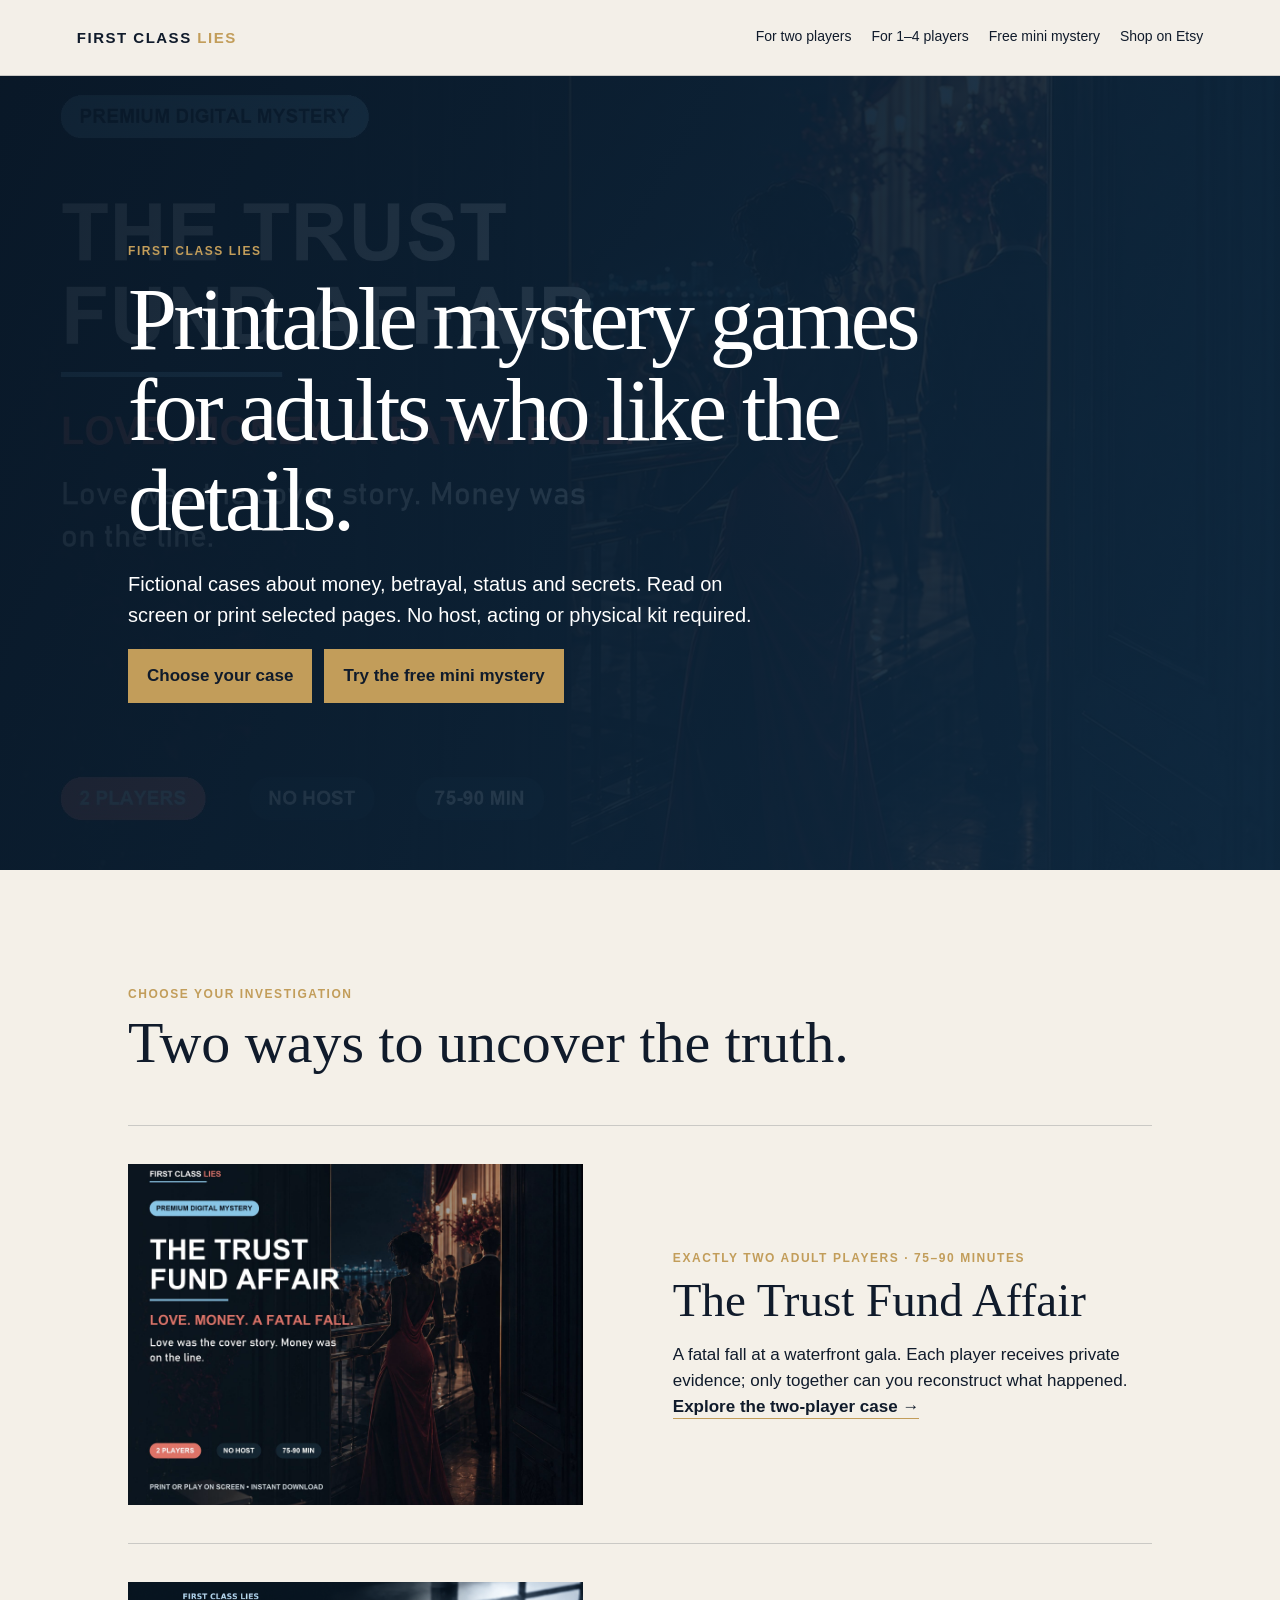
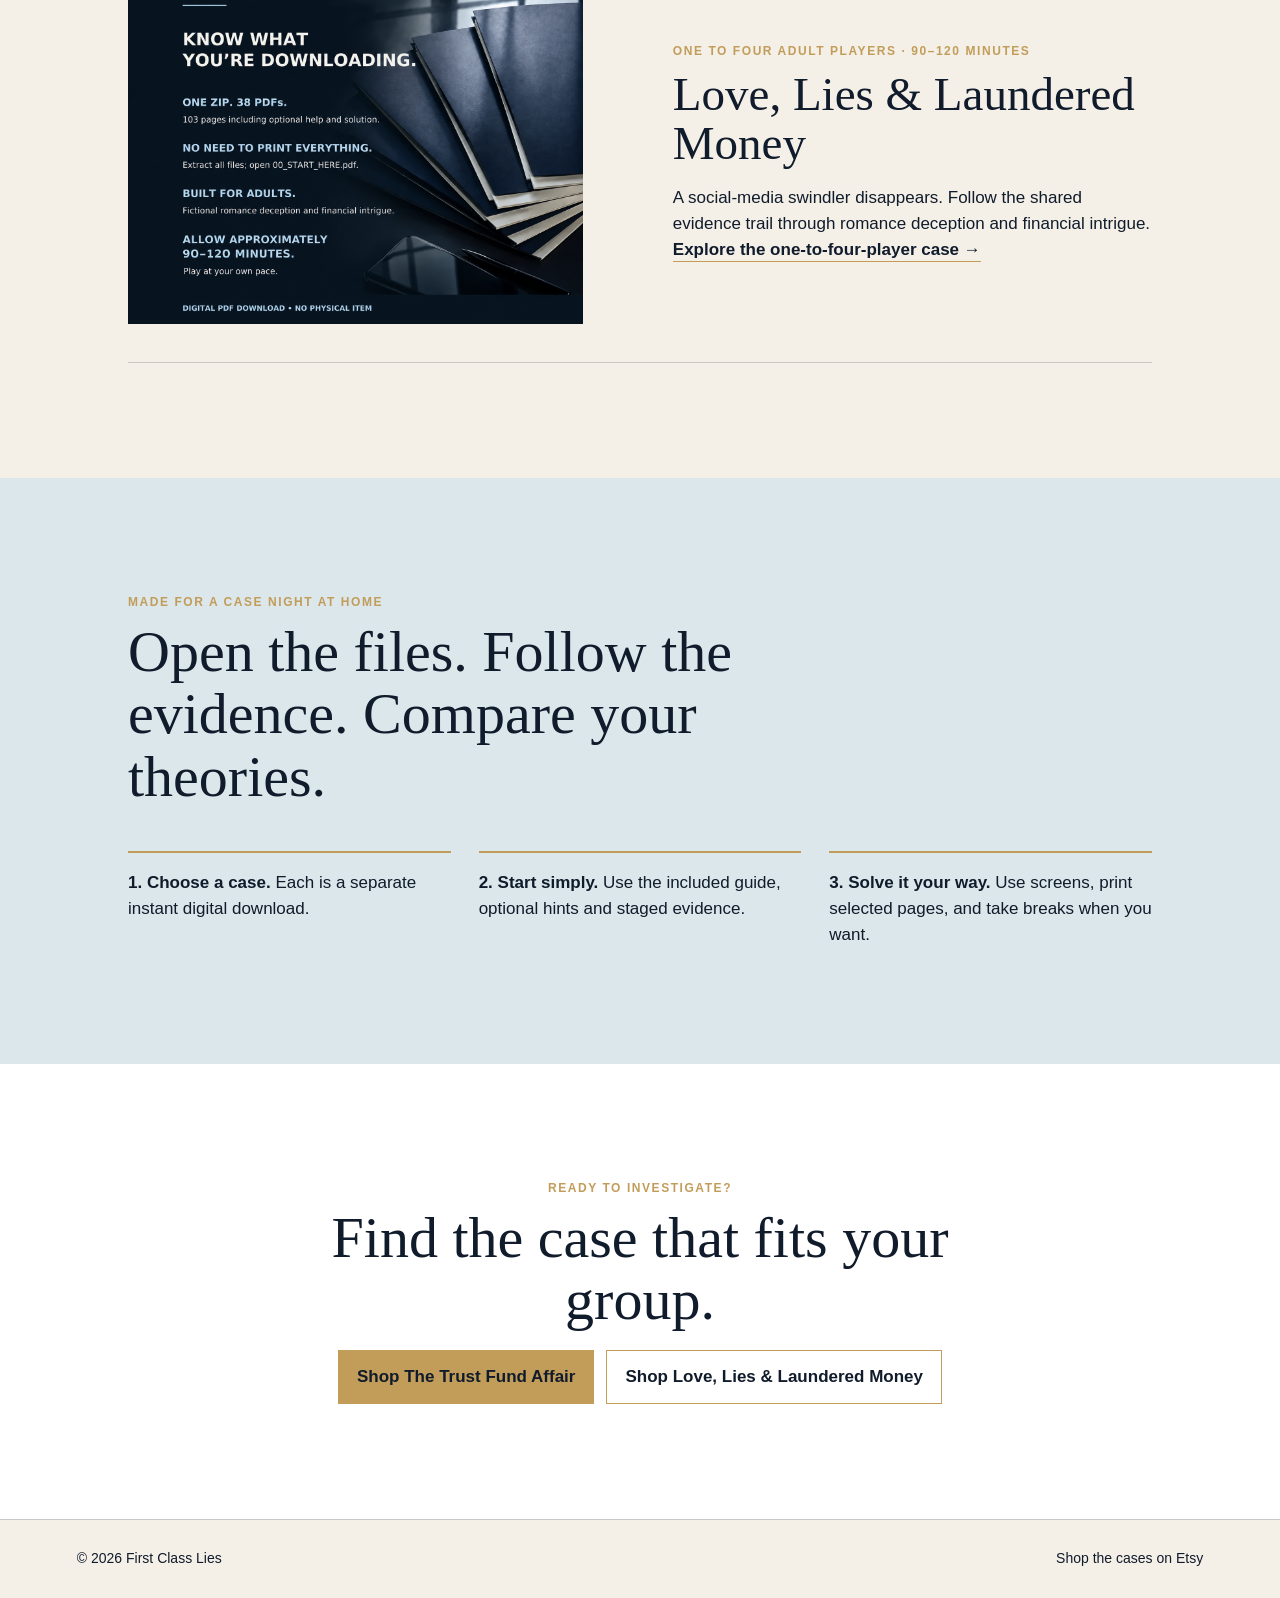
==== index.html @ 3f3a8dbf "Add social sharing previews" ====
<!DOCTYPE html><html lang="en"><head><meta charSet="utf-8"/><meta name="viewport" content="width=device-width, initial-scale=1"/><link rel="preload" href="/trust-fund-case.jpg" as="image"/><link rel="preload" href="/love-lies-case.png" as="image"/><link rel="stylesheet" href="/_next/static/css/index.NVfWSIfI.css" data-rsc-css-href="/_next/static/css/index.NVfWSIfI.css" data-precedence="vite-rsc/importer-resources"/><link rel="modulepreload" fetchPriority="low" href="/_next/static/chunks/index-NdQ6MuI1.js"/><script src="/_next/static/chunks/rolldown-runtime-C60lm6uB.js" type="module" async=""></script><script src="/_next/static/chunks/framework-D_rUT4EX.js" type="module" async=""></script><script src="/_next/static/chunks/app-elements-H_Dr48wG.js" type="module" async=""></script><script src="/_next/static/chunks/hash-Cp347hhd.js" type="module" async=""></script><script src="/_next/static/chunks/record-uXSNv6cl.js" type="module" async=""></script><script src="/_next/static/chunks/app-rsc-cache-busting-BUVyYyug.js" type="module" async=""></script><script src="/_next/static/chunks/app-rsc-render-mode-CvTCGruk.js" type="module" async=""></script><script src="/_next/static/chunks/headers-C_MtfdF4.js" type="module" async=""></script><script src="/_next/static/chunks/protocol-headers-B9-bVeat.js" type="module" async=""></script><script src="/_next/static/chunks/deployment-id-DFhHa9wO.js" type="module" async=""></script><script src="/_next/static/chunks/navigation-errors-D5LMQqDL.js" type="module" async=""></script><link rel="modulepreload" href="/_next/static/chunks/layout-segment-context-DeT_7zuk.js" crossorigin=""/><link rel="modulepreload" href="/_next/static/chunks/link-DlNH0A8M.js" crossorigin=""/><link rel="modulepreload" href="/_next/static/chunks/app-route-prefetch-policy-LWGbC2KZ.js" crossorigin=""/><link rel="modulepreload" href="/_next/static/chunks/query-DDhZxhdQ.js" crossorigin=""/><title>First Class Lies | Printable Mystery Games for Adults</title><meta name="description" content="Premium printable mystery games for adults. Choose a two-player case or a shared mystery for one to four adults."/><meta name="p:domain_verify" content="605ce95a4108009ff75aaf8a3aedfe48"/><script>Object.assign(((self[Symbol.for("vinext.navigationRuntime")]??={bootstrap:{routeManifest:null},functions:{}}).bootstrap.rsc??={rsc:[]}),{params:{},nav:{"pathname":"/","searchParams":[]}})</script><link rel="modulepreload" href="/_next/static/chunks/index-NdQ6MuI1.js" />
</head><body><header class="site-header"><a href="/" class="brand">FIRST CLASS <em>LIES</em></a><nav aria-label="Main navigation"><a href="/trust-fund-affair">For two players</a><a href="/love-lies-laundered-money">For 1–4 players</a><a href="/free-mini-mystery">Free mini mystery</a><a href="https://firstclasslies.etsy.com/?utm_source=first_class_lies_site&amp;utm_medium=organic&amp;utm_campaign=brand_site">Shop on Etsy</a></nav></header><main><section class="hero"><p class="eyebrow">First Class Lies</p><h1>Printable mystery games for adults who like the details.</h1><p class="intro">Fictional cases about money, betrayal, status and secrets. Read on screen or print selected pages. No host, acting or physical kit required.</p><div class="button-row"><a class="button" href="#cases">Choose your case</a><a href="/free-mini-mystery" class="button">Try the free mini mystery</a></div></section><section id="cases" class="cases" aria-labelledby="cases-heading"><div class="section-heading"><p class="eyebrow">Choose your investigation</p><h2 id="cases-heading">Two ways to uncover the truth.</h2></div><article class="case-card"><img src="/trust-fund-case.jpg" alt="The Trust Fund Affair printable mystery game case files"/><div><p class="kicker">Exactly two adult players · 75–90 minutes</p><h3>The Trust Fund Affair</h3><p>A fatal fall at a waterfront gala. Each player receives private evidence; only together can you reconstruct what happened.</p><a href="/trust-fund-affair" class="text-link">Explore the two-player case <span aria-hidden="true">→</span></a></div></article><article class="case-card"><img src="/love-lies-case.png" alt="Love, Lies and Laundered Money printable mystery game evidence files"/><div><p class="kicker">One to four adult players · 90–120 minutes</p><h3>Love, Lies &amp; Laundered Money</h3><p>A social-media swindler disappears. Follow the shared evidence trail through romance deception and financial intrigue.</p><a href="/love-lies-laundered-money" class="text-link">Explore the one-to-four-player case <span aria-hidden="true">→</span></a></div></article></section><section class="how" aria-labelledby="how-heading"><p class="eyebrow">Made for a case night at home</p><h2 id="how-heading">Open the files. Follow the evidence. Compare your theories.</h2><div class="steps"><p><strong>1. Choose a case.</strong> Each is a separate instant digital download.</p><p><strong>2. Start simply.</strong> Use the included guide, optional hints and staged evidence.</p><p><strong>3. Solve it your way.</strong> Use screens, print selected pages, and take breaks when you want.</p></div></section><section class="shop-cta"><p class="eyebrow">Ready to investigate?</p><h2>Find the case that fits your group.</h2><div class="button-row"><a class="button" href="https://www.etsy.com/ca/listing/4569212128/printable-escape-room-for-adults-the?utm_source=first_class_lies_site&amp;utm_medium=organic&amp;utm_campaign=brand_site">Shop The Trust Fund Affair</a><a class="button button-quiet" href="https://www.etsy.com/ca/listing/4569808672/adult-mystery-game-love-lies-laundered?utm_source=first_class_lies_site&amp;utm_medium=organic&amp;utm_campaign=brand_site">Shop Love, Lies &amp; Laundered Money</a></div></section></main><footer><span>© 2026 First Class Lies</span><a href="https://firstclasslies.etsy.com/?utm_source=first_class_lies_site&amp;utm_medium=organic&amp;utm_campaign=brand_site">Shop the cases on Etsy</a></footer><script type="module" src="/_next/static/chunks/index-NdQ6MuI1.js" id="_R_" async=""></script><script>((self[Symbol.for("vinext.navigationRuntime")]??={bootstrap:{routeManifest:null},functions:{}}).bootstrap.rsc??={rsc:[]}).rsc.push("0:{\"page:/\":\"$L1\",\"layout:/\":\"$L2\",\"route:/\":\"$L3\",\"__route\":\"route:/\",\"__interceptionContext\":null,\"__layoutIds\":[\"layout:/\"],\"__rootLayout\":\"/\",\"__bfcacheSegmentIdentities\":{\"layout:/\":\"[\\\"layout\\\",\\\"layout:/\\\",\\\"root-boundary:/\\\",\\\"\\\"]\",\"page:/\":\"[\\\"page\\\",\\\"page:/\\\",\\\"root-boundary:/\\\",\\\"\\\"]\"},\"__srcPage\":[\"page\"],\"__layoutFlags\":{\"layout:/\":\"s\"},\"__artifactCompatibility\":{\"schemaVersion\":1,\"graphVersion\":\"app-route-graph:1177fd80f83fa7b0\",\"deploymentVersion\":\"09ce2c43-7d95-42d9-b17c-b7f185c88010\",\"appElementsSchemaVersion\":1,\"rscPayloadSchemaVersion\":1,\"rootBoundaryId\":\"/\",\"renderEpoch\":null}}\n")</script><script>((self[Symbol.for("vinext.navigationRuntime")]??={bootstrap:{routeManifest:null},functions:{}}).bootstrap.rsc??={rsc:[]}).rsc.push("4:I[\"c2747888630f\",[],\"default\",1]\n")</script><script>((self[Symbol.for("vinext.navigationRuntime")]??={bootstrap:{routeManifest:null},functions:{}}).bootstrap.rsc??={rsc:[]}).rsc.push("5:I[\"8c0f216c4604\",[],\"Children\",1]\n")</script><script>((self[Symbol.for("vinext.navigationRuntime")]??={bootstrap:{routeManifest:null},functions:{}}).bootstrap.rsc??={rsc:[]}).rsc.push("6:I[\"593f344dc510\",[],\"GlobalErrorBoundary\",1]\n")</script><script>((self[Symbol.for("vinext.navigationRuntime")]??={bootstrap:{routeManifest:null},functions:{}}).bootstrap.rsc??={rsc:[]}).rsc.push("7:I[\"0b874ad30386\",[],\"default\",1]\n")</script><script>((self[Symbol.for("vinext.navigationRuntime")]??={bootstrap:{routeManifest:null},functions:{}}).bootstrap.rsc??={rsc:[]}).rsc.push("8:I[\"593f344dc510\",[],\"ErrorBoundary\",1]\n")</script><script>((self[Symbol.for("vinext.navigationRuntime")]??={bootstrap:{routeManifest:null},functions:{}}).bootstrap.rsc??={rsc:[]}).rsc.push("9:I[\"15c18cfaeeff\",[],\"LayoutSegmentProvider\",1]\n")</script><script>((self[Symbol.for("vinext.navigationRuntime")]??={bootstrap:{routeManifest:null},functions:{}}).bootstrap.rsc??={rsc:[]}).rsc.push("a:I[\"8c0f216c4604\",[],\"Slot\",1]\n")</script><script>((self[Symbol.for("vinext.navigationRuntime")]??={bootstrap:{routeManifest:null},functions:{}}).bootstrap.rsc??={rsc:[]}).rsc.push("b:I[\"593f344dc510\",[],\"NotFoundBoundary\",1]\n")</script><script>((self[Symbol.for("vinext.navigationRuntime")]??={bootstrap:{routeManifest:null},functions:{}}).bootstrap.rsc??={rsc:[]}).rsc.push("c:I[\"9276801271d6\",[],\"AppRouterScrollTarget\",1]\n")</script><script>((self[Symbol.for("vinext.navigationRuntime")]??={bootstrap:{routeManifest:null},functions:{}}).bootstrap.rsc??={rsc:[]}).rsc.push("d:I[\"593f344dc510\",[],\"RedirectBoundary\",1]\n")</script><script>((self[Symbol.for("vinext.navigationRuntime")]??={bootstrap:{routeManifest:null},functions:{}}).bootstrap.rsc??={rsc:[]}).rsc.push(":HL[\"/_next/static/css/index.NVfWSIfI.css\",\"style\"     ]\n")</script><script>((self[Symbol.for("vinext.navigationRuntime")]??={bootstrap:{routeManifest:null},functions:{}}).bootstrap.rsc??={rsc:[]}).rsc.push("2:[[[\"$\",\"link\",\"css:/_next/static/css/index.NVfWSIfI.css\",{\"rel\":\"stylesheet\",\"precedence\":\"vite-rsc/importer-resources\",\"href\":\"/_next/static/css/index.NVfWSIfI.css\",\"data-rsc-css-href\":\"/_next/static/css/index.NVfWSIfI.css\"}],\"$undefined\"],[\"$\",\"html\",null,{\"lang\":\"en\",\"children\":[\"$\",\"body\",null,{\"children\":[[\"$\",\"header\",null,{\"className\":\"site-header\",\"children\":[[\"$\",\"$L4\",null,{\"href\":\"/\",\"className\":\"brand\",\"children\":[\"FIRST CLASS \",[\"$\",\"em\",null,{\"children\":\"LIES\"}]]}],[\"$\",\"nav\",null,{\"aria-label\":\"Main navigation\",\"children\":[[\"$\",\"$L4\",null,{\"href\":\"/trust-fund-affair\",\"children\":\"For two players\"}],[\"$\",\"$L4\",null,{\"href\":\"/love-lies-laundered-money\",\"children\":\"For 1–4 players\"}],[\"$\",\"$L4\",null,{\"href\":\"/free-mini-mystery\",\"children\":\"Free mini mystery\"}],[\"$\",\"a\",null,{\"href\":\"https://firstclasslies.etsy.com/?utm_source=first_class_lies_site\u0026utm_medium=organic\u0026utm_campaign=brand_site\",\"children\":\"Shop on Etsy\"}]]}]]}],[\"$\",\"$L5\",null,{}],[\"$\",\"footer\",null,{\"children\":[[\"$\",\"span\",null,{\"children\":\"© 2026 First Class Lies\"}],[\"$\",\"a\",null,{\"href\":\"https://firstclasslies.etsy.com/?utm_source=first_class_lies_site\u0026utm_medium=organic\u0026utm_campaign=brand_site\",\"children\":\"Shop the cases on Etsy\"}]]}]]}]}]]\n")</script><script>((self[Symbol.for("vinext.navigationRuntime")]??={bootstrap:{routeManifest:null},functions:{}}).bootstrap.rsc??={rsc:[]}).rsc.push("3:[[[\"$\",\"meta\",null,{\"charSet\":\"utf-8\"}],[[\"$\",\"title\",\"0\",{\"children\":\"First Class Lies | Printable Mystery Games for Adults\"}],[\"$\",\"meta\",\"1\",{\"name\":\"description\",\"content\":\"Premium printable mystery games for adults. Choose a two-player case or a shared mystery for one to four adults.\"}],[\"$\",\"meta\",\"2\",{\"name\":\"p:domain_verify\",\"content\":\"605ce95a4108009ff75aaf8a3aedfe48\"}]],[[\"$\",\"meta\",\"0\",{\"name\":\"viewport\",\"content\":\"width=device-width, initial-scale=1\"}]]],[\"$\",\"$L6\",null,{\"fallback\":\"$7\",\"children\":[\"$\",\"$L8\",null,{\"fallback\":\"$7\",\"children\":[\"$\",\"$L9\",null,{\"providerId\":\"layout:/\",\"segmentMap\":{\"children\":[]},\"children\":[\"$\",\"$La\",null,{\"id\":\"layout:/\",\"parallelSlots\":\"$undefined\",\"children\":[\"$\",\"$Lb\",null,{\"resetKey\":\"\",\"fallback\":[[\"$\",\"title\",null,{\"children\":\"404: This page could not be found.\"}],[\"$\",\"div\",null,{\"style\":{\"fontFamily\":\"system-ui,\\\"Segoe UI\\\",Roboto,Helvetica,Arial,sans-serif,\\\"Apple Color Emoji\\\",\\\"Segoe UI Emoji\\\"\",\"height\":\"100vh\",\"textAlign\":\"center\",\"display\":\"flex\",\"flexDirection\":\"column\",\"alignItems\":\"center\",\"justifyContent\":\"center\"},\"children\":[\"$\",\"div\",null,{\"children\":[[\"$\",\"style\",null,{\"dangerouslySetInnerHTML\":{\"__html\":\"body{color:#000;background:#fff;margin:0}.next-error-h1{border-right:1px solid rgba(0,0,0,.3)}@media (prefers-color-scheme:dark){body{color:#fff;background:#000}.next-error-h1{border-right:1px solid rgba(255,255,255,.3)}}\"}}],[\"$\",\"h1\",null,{\"className\":\"next-error-h1\",\"style\":{\"display\":\"inline-block\",\"margin\":\"0 20px 0 0\",\"padding\":\"0 23px 0 0\",\"fontSize\":24,\"fontWeight\":500,\"verticalAlign\":\"top\",\"lineHeight\":\"49px\"},\"children\":404}],[\"$\",\"div\",null,{\"style\":{\"display\":\"inline-block\"},\"children\":[\"$\",\"h2\",null,{\"style\":{\"fontSize\":14,\"fontWeight\":400,\"lineHeight\":\"49px\",\"margin\":0},\"children\":\"This page could not be found.\"}]}]]}]}]],\"children\":[\"$\",\"$Lc\",null,{\"children\":[\"$\",\"$Ld\",null,{\"children\":[[\"$\",\"$L9\",null,{\"providerId\":\"page:/\",\"segmentMap\":{\"children\":[\"__PAGE__\"]},\"children\":[\"$\",\"$La\",null,{\"id\":\"page:/\"}]}],null]}]}]}]}]}]}]}],null,null]\n")</script><script>((self[Symbol.for("vinext.navigationRuntime")]??={bootstrap:{routeManifest:null},functions:{}}).bootstrap.rsc??={rsc:[]}).rsc.push(":HL[\"/trust-fund-case.jpg\",\"image\"]\n")</script><script>((self[Symbol.for("vinext.navigationRuntime")]??={bootstrap:{routeManifest:null},functions:{}}).bootstrap.rsc??={rsc:[]}).rsc.push(":HL[\"/love-lies-case.png\",\"image\"]\n")</script><script>((self[Symbol.for("vinext.navigationRuntime")]??={bootstrap:{routeManifest:null},functions:{}}).bootstrap.rsc??={rsc:[]}).rsc.push("1:[\"$\",\"main\",null,{\"children\":[[\"$\",\"section\",null,{\"className\":\"hero\",\"children\":[[\"$\",\"p\",null,{\"className\":\"eyebrow\",\"children\":\"First Class Lies\"}],[\"$\",\"h1\",null,{\"children\":\"Printable mystery games for adults who like the details.\"}],[\"$\",\"p\",null,{\"className\":\"intro\",\"children\":\"Fictional cases about money, betrayal, status and secrets. Read on screen or print selected pages. No host, acting or physical kit required.\"}],[\"$\",\"div\",null,{\"className\":\"button-row\",\"children\":[[\"$\",\"a\",null,{\"className\":\"button\",\"href\":\"#cases\",\"children\":\"Choose your case\"}],[\"$\",\"$L4\",null,{\"className\":\"button\",\"href\":\"/free-mini-mystery\",\"children\":\"Try the free mini mystery\"}]]}]]}],[\"$\",\"section\",null,{\"id\":\"cases\",\"className\":\"cases\",\"aria-labelledby\":\"cases-heading\",\"children\":[[\"$\",\"div\",null,{\"className\":\"section-heading\",\"children\":[[\"$\",\"p\",null,{\"className\":\"eyebrow\",\"children\":\"Choose your investigation\"}],[\"$\",\"h2\",null,{\"id\":\"cases-heading\",\"children\":\"Two ways to uncover the truth.\"}]]}],[\"$\",\"article\",null,{\"className\":\"case-card\",\"children\":[[\"$\",\"img\",null,{\"src\":\"/trust-fund-case.jpg\",\"alt\":\"The Trust Fund Affair printable mystery game case files\"}],[\"$\",\"div\",null,{\"children\":[[\"$\",\"p\",null,{\"className\":\"kicker\",\"children\":\"Exactly two adult players · 75–90 minutes\"}],[\"$\",\"h3\",null,{\"children\":\"The Trust Fund Affair\"}],[\"$\",\"p\",null,{\"children\":\"A fatal fall at a waterfront gala. Each player receives private evidence; only together can you reconstruct what happened.\"}],[\"$\",\"$L4\",null,{\"href\":\"/trust-fund-affair\",\"className\":\"text-link\",\"children\":[\"Explore the two-player case \",[\"$\",\"span\",null,{\"aria-hidden\":\"true\",\"children\":\"→\"}]]}]]}]]}],[\"$\",\"article\",null,{\"className\":\"case-card\",\"children\":[[\"$\",\"img\",null,{\"src\":\"/love-lies-case.png\",\"alt\":\"Love, Lies and Laundered Money printable mystery game evidence files\"}],[\"$\",\"div\",null,{\"children\":[[\"$\",\"p\",null,{\"className\":\"kicker\",\"children\":\"One to four adult players · 90–120 minutes\"}],[\"$\",\"h3\",null,{\"children\":\"Love, Lies \u0026 Laundered Money\"}],[\"$\",\"p\",null,{\"children\":\"A social-media swindler disappears. Follow the shared evidence trail through romance deception and financial intrigue.\"}],[\"$\",\"$L4\",null,{\"href\":\"/love-lies-laundered-money\",\"className\":\"text-link\",\"children\":[\"Explore the one-to-four-player case \",[\"$\",\"span\",null,{\"aria-hidden\":\"true\",\"children\":\"→\"}]]}]]}]]}]]}],[\"$\",\"section\",null,{\"className\":\"how\",\"aria-labelledby\":\"how-heading\",\"children\":[[\"$\",\"p\",null,{\"className\":\"eyebrow\",\"children\":\"Made for a case night at home\"}],[\"$\",\"h2\",null,{\"id\":\"how-heading\",\"children\":\"Open the files. Follow the evidence. Compare your theories.\"}],[\"$\",\"div\",null,{\"className\":\"steps\",\"children\":[[\"$\",\"p\",null,{\"children\":[[\"$\",\"strong\",null,{\"children\":\"1. Choose a case.\"}],\" Each is a separate instant digital download.\"]}],[\"$\",\"p\",null,{\"children\":[[\"$\",\"strong\",null,{\"children\":\"2. Start simply.\"}],\" Use the included guide, optional hints and staged evidence.\"]}],[\"$\",\"p\",null,{\"children\":[[\"$\",\"strong\",null,{\"children\":\"3. Solve it your way.\"}],\" Use screens, print selected pages, and take breaks when you want.\"]}]]}]]}],[\"$\",\"section\",null,{\"className\":\"shop-cta\",\"children\":[[\"$\",\"p\",null,{\"className\":\"eyebrow\",\"children\":\"Ready to investigate?\"}],[\"$\",\"h2\",null,{\"children\":\"Find the case that fits your group.\"}],[\"$\",\"div\",null,{\"className\":\"button-row\",\"children\":[[\"$\",\"a\",null,{\"className\":\"button\",\"href\":\"https://www.etsy.com/ca/listing/4569212128/printable-escape-room-for-adults-the?utm_source=first_class_lies_site\u0026utm_medium=organic\u0026utm_campaign=brand_site\",\"children\":\"Shop The Trust Fund Affair\"}],[\"$\",\"a\",null,{\"className\":\"button button-quiet\",\"href\":\"https://www.etsy.com/ca/listing/4569808672/adult-mystery-game-love-lies-laundered?utm_source=first_class_lies_site\u0026utm_medium=organic\u0026utm_campaign=brand_site\",\"children\":\"Shop Love, Lies \u0026 Laundered Money\"}]]}]]}]]}]\n")</script><script>Object.assign(((self[Symbol.for("vinext.navigationRuntime")]??={bootstrap:{routeManifest:null},functions:{}}).bootstrap.rsc??={rsc:[]}),{"initialCacheKind":"static"});((self[Symbol.for("vinext.navigationRuntime")]??={bootstrap:{routeManifest:null},functions:{}}).bootstrap.rsc??={rsc:[]}).done=true</script></body></html>
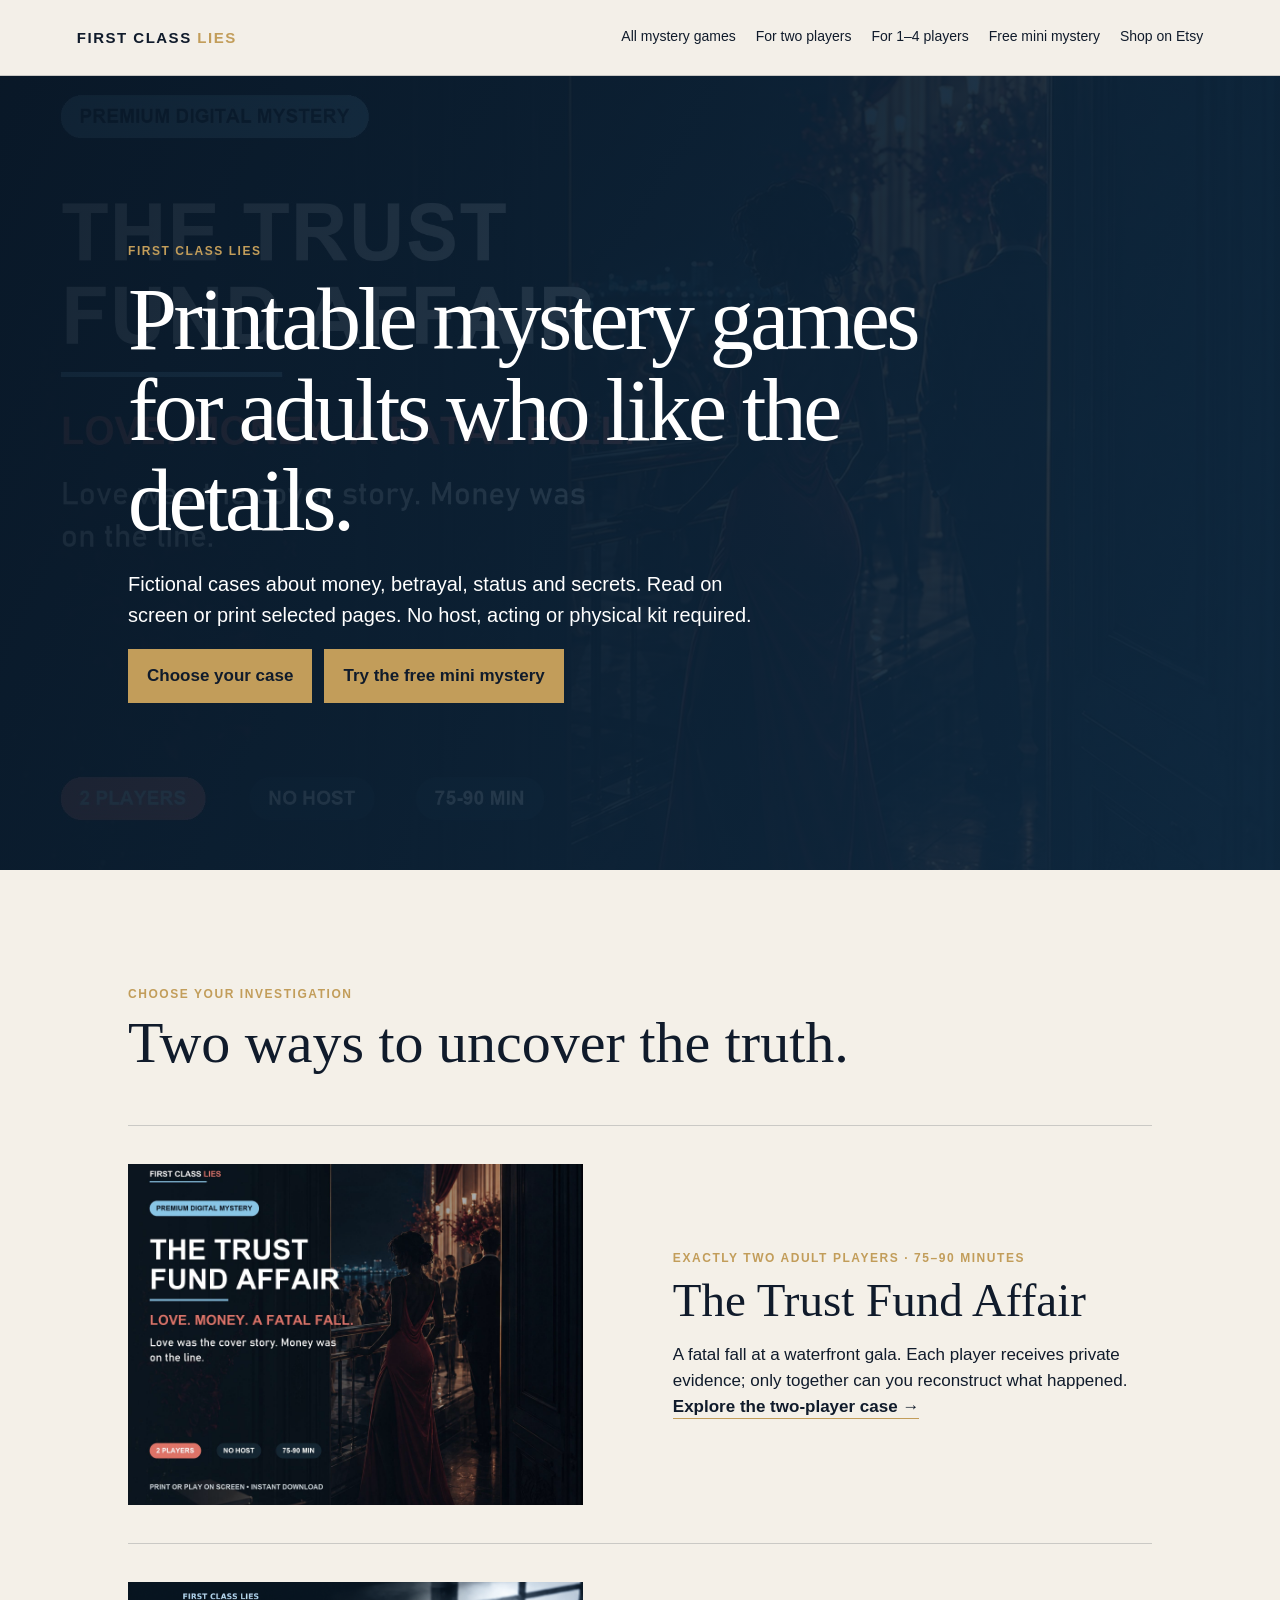
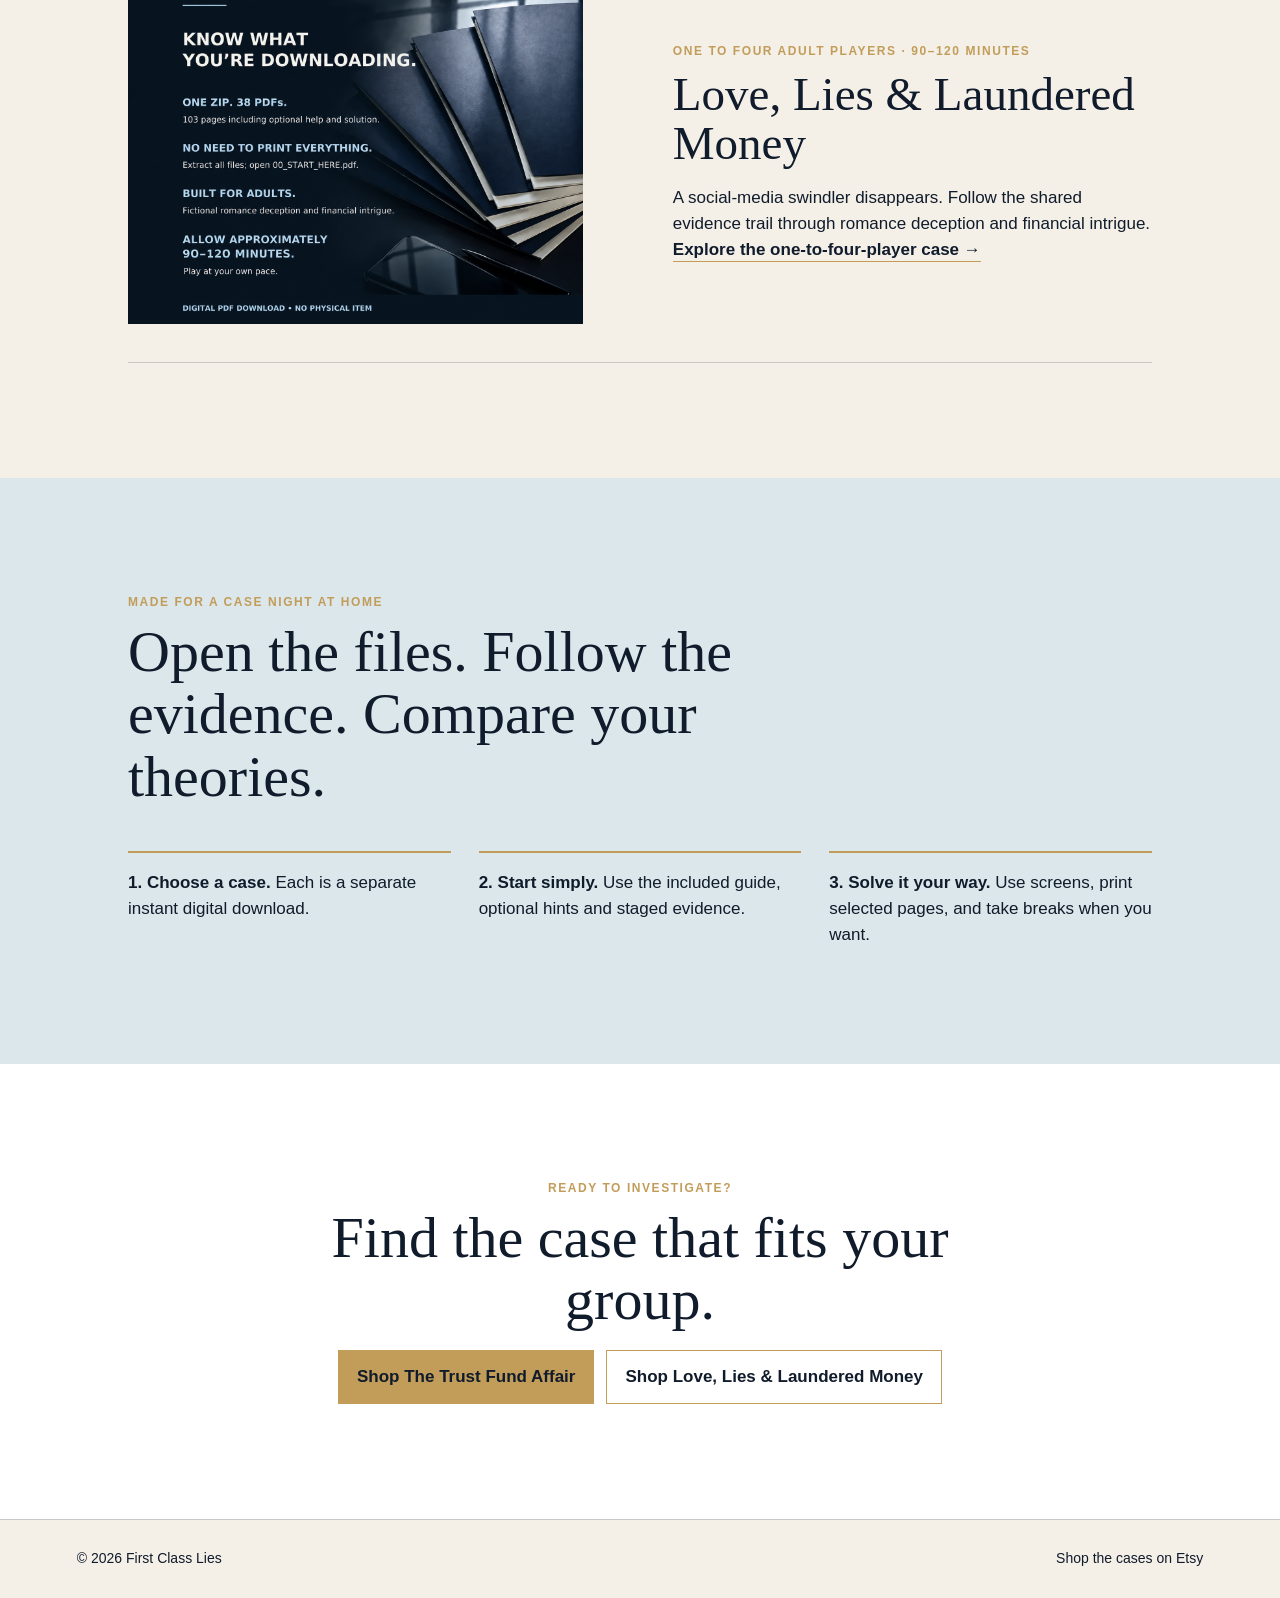
==== commit 72a72838: "Strengthen internal discovery links" ====
--- a/index.html
+++ b/index.html
@@ -1,2 +1,2 @@
-<!DOCTYPE html><html lang="en"><head><meta charSet="utf-8"/><meta name="viewport" content="width=device-width, initial-scale=1"/><link rel="preload" href="/trust-fund-case.jpg" as="image"/><link rel="preload" href="/love-lies-case.png" as="image"/><link rel="stylesheet" href="/_next/static/css/index.NVfWSIfI.css" data-rsc-css-href="/_next/static/css/index.NVfWSIfI.css" data-precedence="vite-rsc/importer-resources"/><link rel="modulepreload" fetchPriority="low" href="/_next/static/chunks/index-NdQ6MuI1.js"/><script src="/_next/static/chunks/rolldown-runtime-C60lm6uB.js" type="module" async=""></script><script src="/_next/static/chunks/framework-D_rUT4EX.js" type="module" async=""></script><script src="/_next/static/chunks/app-elements-H_Dr48wG.js" type="module" async=""></script><script src="/_next/static/chunks/hash-Cp347hhd.js" type="module" async=""></script><script src="/_next/static/chunks/record-uXSNv6cl.js" type="module" async=""></script><script src="/_next/static/chunks/app-rsc-cache-busting-BUVyYyug.js" type="module" async=""></script><script src="/_next/static/chunks/app-rsc-render-mode-CvTCGruk.js" type="module" async=""></script><script src="/_next/static/chunks/headers-C_MtfdF4.js" type="module" async=""></script><script src="/_next/static/chunks/protocol-headers-B9-bVeat.js" type="module" async=""></script><script src="/_next/static/chunks/deployment-id-DFhHa9wO.js" type="module" async=""></script><script src="/_next/static/chunks/navigation-errors-D5LMQqDL.js" type="module" async=""></script><link rel="modulepreload" href="/_next/static/chunks/layout-segment-context-DeT_7zuk.js" crossorigin=""/><link rel="modulepreload" href="/_next/static/chunks/link-DlNH0A8M.js" crossorigin=""/><link rel="modulepreload" href="/_next/static/chunks/app-route-prefetch-policy-LWGbC2KZ.js" crossorigin=""/><link rel="modulepreload" href="/_next/static/chunks/query-DDhZxhdQ.js" crossorigin=""/><title>First Class Lies | Printable Mystery Games for Adults</title><meta name="description" content="Premium printable mystery games for adults. Choose a two-player case or a shared mystery for one to four adults."/><meta name="p:domain_verify" content="605ce95a4108009ff75aaf8a3aedfe48"/><script>Object.assign(((self[Symbol.for("vinext.navigationRuntime")]??={bootstrap:{routeManifest:null},functions:{}}).bootstrap.rsc??={rsc:[]}),{params:{},nav:{"pathname":"/","searchParams":[]}})</script><link rel="modulepreload" href="/_next/static/chunks/index-NdQ6MuI1.js" />
-</head><body><header class="site-header"><a href="/" class="brand">FIRST CLASS <em>LIES</em></a><nav aria-label="Main navigation"><a href="/trust-fund-affair">For two players</a><a href="/love-lies-laundered-money">For 1–4 players</a><a href="/free-mini-mystery">Free mini mystery</a><a href="https://firstclasslies.etsy.com/?utm_source=first_class_lies_site&amp;utm_medium=organic&amp;utm_campaign=brand_site">Shop on Etsy</a></nav></header><main><section class="hero"><p class="eyebrow">First Class Lies</p><h1>Printable mystery games for adults who like the details.</h1><p class="intro">Fictional cases about money, betrayal, status and secrets. Read on screen or print selected pages. No host, acting or physical kit required.</p><div class="button-row"><a class="button" href="#cases">Choose your case</a><a href="/free-mini-mystery" class="button">Try the free mini mystery</a></div></section><section id="cases" class="cases" aria-labelledby="cases-heading"><div class="section-heading"><p class="eyebrow">Choose your investigation</p><h2 id="cases-heading">Two ways to uncover the truth.</h2></div><article class="case-card"><img src="/trust-fund-case.jpg" alt="The Trust Fund Affair printable mystery game case files"/><div><p class="kicker">Exactly two adult players · 75–90 minutes</p><h3>The Trust Fund Affair</h3><p>A fatal fall at a waterfront gala. Each player receives private evidence; only together can you reconstruct what happened.</p><a href="/trust-fund-affair" class="text-link">Explore the two-player case <span aria-hidden="true">→</span></a></div></article><article class="case-card"><img src="/love-lies-case.png" alt="Love, Lies and Laundered Money printable mystery game evidence files"/><div><p class="kicker">One to four adult players · 90–120 minutes</p><h3>Love, Lies &amp; Laundered Money</h3><p>A social-media swindler disappears. Follow the shared evidence trail through romance deception and financial intrigue.</p><a href="/love-lies-laundered-money" class="text-link">Explore the one-to-four-player case <span aria-hidden="true">→</span></a></div></article></section><section class="how" aria-labelledby="how-heading"><p class="eyebrow">Made for a case night at home</p><h2 id="how-heading">Open the files. Follow the evidence. Compare your theories.</h2><div class="steps"><p><strong>1. Choose a case.</strong> Each is a separate instant digital download.</p><p><strong>2. Start simply.</strong> Use the included guide, optional hints and staged evidence.</p><p><strong>3. Solve it your way.</strong> Use screens, print selected pages, and take breaks when you want.</p></div></section><section class="shop-cta"><p class="eyebrow">Ready to investigate?</p><h2>Find the case that fits your group.</h2><div class="button-row"><a class="button" href="https://www.etsy.com/ca/listing/4569212128/printable-escape-room-for-adults-the?utm_source=first_class_lies_site&amp;utm_medium=organic&amp;utm_campaign=brand_site">Shop The Trust Fund Affair</a><a class="button button-quiet" href="https://www.etsy.com/ca/listing/4569808672/adult-mystery-game-love-lies-laundered?utm_source=first_class_lies_site&amp;utm_medium=organic&amp;utm_campaign=brand_site">Shop Love, Lies &amp; Laundered Money</a></div></section></main><footer><span>© 2026 First Class Lies</span><a href="https://firstclasslies.etsy.com/?utm_source=first_class_lies_site&amp;utm_medium=organic&amp;utm_campaign=brand_site">Shop the cases on Etsy</a></footer><script type="module" src="/_next/static/chunks/index-NdQ6MuI1.js" id="_R_" async=""></script><script>((self[Symbol.for("vinext.navigationRuntime")]??={bootstrap:{routeManifest:null},functions:{}}).bootstrap.rsc??={rsc:[]}).rsc.push("0:{\"page:/\":\"$L1\",\"layout:/\":\"$L2\",\"route:/\":\"$L3\",\"__route\":\"route:/\",\"__interceptionContext\":null,\"__layoutIds\":[\"layout:/\"],\"__rootLayout\":\"/\",\"__bfcacheSegmentIdentities\":{\"layout:/\":\"[\\\"layout\\\",\\\"layout:/\\\",\\\"root-boundary:/\\\",\\\"\\\"]\",\"page:/\":\"[\\\"page\\\",\\\"page:/\\\",\\\"root-boundary:/\\\",\\\"\\\"]\"},\"__srcPage\":[\"page\"],\"__layoutFlags\":{\"layout:/\":\"s\"},\"__artifactCompatibility\":{\"schemaVersion\":1,\"graphVersion\":\"app-route-graph:1177fd80f83fa7b0\",\"deploymentVersion\":\"09ce2c43-7d95-42d9-b17c-b7f185c88010\",\"appElementsSchemaVersion\":1,\"rscPayloadSchemaVersion\":1,\"rootBoundaryId\":\"/\",\"renderEpoch\":null}}\n")</script><script>((self[Symbol.for("vinext.navigationRuntime")]??={bootstrap:{routeManifest:null},functions:{}}).bootstrap.rsc??={rsc:[]}).rsc.push("4:I[\"c2747888630f\",[],\"default\",1]\n")</script><script>((self[Symbol.for("vinext.navigationRuntime")]??={bootstrap:{routeManifest:null},functions:{}}).bootstrap.rsc??={rsc:[]}).rsc.push("5:I[\"8c0f216c4604\",[],\"Children\",1]\n")</script><script>((self[Symbol.for("vinext.navigationRuntime")]??={bootstrap:{routeManifest:null},functions:{}}).bootstrap.rsc??={rsc:[]}).rsc.push("6:I[\"593f344dc510\",[],\"GlobalErrorBoundary\",1]\n")</script><script>((self[Symbol.for("vinext.navigationRuntime")]??={bootstrap:{routeManifest:null},functions:{}}).bootstrap.rsc??={rsc:[]}).rsc.push("7:I[\"0b874ad30386\",[],\"default\",1]\n")</script><script>((self[Symbol.for("vinext.navigationRuntime")]??={bootstrap:{routeManifest:null},functions:{}}).bootstrap.rsc??={rsc:[]}).rsc.push("8:I[\"593f344dc510\",[],\"ErrorBoundary\",1]\n")</script><script>((self[Symbol.for("vinext.navigationRuntime")]??={bootstrap:{routeManifest:null},functions:{}}).bootstrap.rsc??={rsc:[]}).rsc.push("9:I[\"15c18cfaeeff\",[],\"LayoutSegmentProvider\",1]\n")</script><script>((self[Symbol.for("vinext.navigationRuntime")]??={bootstrap:{routeManifest:null},functions:{}}).bootstrap.rsc??={rsc:[]}).rsc.push("a:I[\"8c0f216c4604\",[],\"Slot\",1]\n")</script><script>((self[Symbol.for("vinext.navigationRuntime")]??={bootstrap:{routeManifest:null},functions:{}}).bootstrap.rsc??={rsc:[]}).rsc.push("b:I[\"593f344dc510\",[],\"NotFoundBoundary\",1]\n")</script><script>((self[Symbol.for("vinext.navigationRuntime")]??={bootstrap:{routeManifest:null},functions:{}}).bootstrap.rsc??={rsc:[]}).rsc.push("c:I[\"9276801271d6\",[],\"AppRouterScrollTarget\",1]\n")</script><script>((self[Symbol.for("vinext.navigationRuntime")]??={bootstrap:{routeManifest:null},functions:{}}).bootstrap.rsc??={rsc:[]}).rsc.push("d:I[\"593f344dc510\",[],\"RedirectBoundary\",1]\n")</script><script>((self[Symbol.for("vinext.navigationRuntime")]??={bootstrap:{routeManifest:null},functions:{}}).bootstrap.rsc??={rsc:[]}).rsc.push(":HL[\"/_next/static/css/index.NVfWSIfI.css\",\"style\"     ]\n")</script><script>((self[Symbol.for("vinext.navigationRuntime")]??={bootstrap:{routeManifest:null},functions:{}}).bootstrap.rsc??={rsc:[]}).rsc.push("2:[[[\"$\",\"link\",\"css:/_next/static/css/index.NVfWSIfI.css\",{\"rel\":\"stylesheet\",\"precedence\":\"vite-rsc/importer-resources\",\"href\":\"/_next/static/css/index.NVfWSIfI.css\",\"data-rsc-css-href\":\"/_next/static/css/index.NVfWSIfI.css\"}],\"$undefined\"],[\"$\",\"html\",null,{\"lang\":\"en\",\"children\":[\"$\",\"body\",null,{\"children\":[[\"$\",\"header\",null,{\"className\":\"site-header\",\"children\":[[\"$\",\"$L4\",null,{\"href\":\"/\",\"className\":\"brand\",\"children\":[\"FIRST CLASS \",[\"$\",\"em\",null,{\"children\":\"LIES\"}]]}],[\"$\",\"nav\",null,{\"aria-label\":\"Main navigation\",\"children\":[[\"$\",\"$L4\",null,{\"href\":\"/trust-fund-affair\",\"children\":\"For two players\"}],[\"$\",\"$L4\",null,{\"href\":\"/love-lies-laundered-money\",\"children\":\"For 1–4 players\"}],[\"$\",\"$L4\",null,{\"href\":\"/free-mini-mystery\",\"children\":\"Free mini mystery\"}],[\"$\",\"a\",null,{\"href\":\"https://firstclasslies.etsy.com/?utm_source=first_class_lies_site\u0026utm_medium=organic\u0026utm_campaign=brand_site\",\"children\":\"Shop on Etsy\"}]]}]]}],[\"$\",\"$L5\",null,{}],[\"$\",\"footer\",null,{\"children\":[[\"$\",\"span\",null,{\"children\":\"© 2026 First Class Lies\"}],[\"$\",\"a\",null,{\"href\":\"https://firstclasslies.etsy.com/?utm_source=first_class_lies_site\u0026utm_medium=organic\u0026utm_campaign=brand_site\",\"children\":\"Shop the cases on Etsy\"}]]}]]}]}]]\n")</script><script>((self[Symbol.for("vinext.navigationRuntime")]??={bootstrap:{routeManifest:null},functions:{}}).bootstrap.rsc??={rsc:[]}).rsc.push("3:[[[\"$\",\"meta\",null,{\"charSet\":\"utf-8\"}],[[\"$\",\"title\",\"0\",{\"children\":\"First Class Lies | Printable Mystery Games for Adults\"}],[\"$\",\"meta\",\"1\",{\"name\":\"description\",\"content\":\"Premium printable mystery games for adults. Choose a two-player case or a shared mystery for one to four adults.\"}],[\"$\",\"meta\",\"2\",{\"name\":\"p:domain_verify\",\"content\":\"605ce95a4108009ff75aaf8a3aedfe48\"}]],[[\"$\",\"meta\",\"0\",{\"name\":\"viewport\",\"content\":\"width=device-width, initial-scale=1\"}]]],[\"$\",\"$L6\",null,{\"fallback\":\"$7\",\"children\":[\"$\",\"$L8\",null,{\"fallback\":\"$7\",\"children\":[\"$\",\"$L9\",null,{\"providerId\":\"layout:/\",\"segmentMap\":{\"children\":[]},\"children\":[\"$\",\"$La\",null,{\"id\":\"layout:/\",\"parallelSlots\":\"$undefined\",\"children\":[\"$\",\"$Lb\",null,{\"resetKey\":\"\",\"fallback\":[[\"$\",\"title\",null,{\"children\":\"404: This page could not be found.\"}],[\"$\",\"div\",null,{\"style\":{\"fontFamily\":\"system-ui,\\\"Segoe UI\\\",Roboto,Helvetica,Arial,sans-serif,\\\"Apple Color Emoji\\\",\\\"Segoe UI Emoji\\\"\",\"height\":\"100vh\",\"textAlign\":\"center\",\"display\":\"flex\",\"flexDirection\":\"column\",\"alignItems\":\"center\",\"justifyContent\":\"center\"},\"children\":[\"$\",\"div\",null,{\"children\":[[\"$\",\"style\",null,{\"dangerouslySetInnerHTML\":{\"__html\":\"body{color:#000;background:#fff;margin:0}.next-error-h1{border-right:1px solid rgba(0,0,0,.3)}@media (prefers-color-scheme:dark){body{color:#fff;background:#000}.next-error-h1{border-right:1px solid rgba(255,255,255,.3)}}\"}}],[\"$\",\"h1\",null,{\"className\":\"next-error-h1\",\"style\":{\"display\":\"inline-block\",\"margin\":\"0 20px 0 0\",\"padding\":\"0 23px 0 0\",\"fontSize\":24,\"fontWeight\":500,\"verticalAlign\":\"top\",\"lineHeight\":\"49px\"},\"children\":404}],[\"$\",\"div\",null,{\"style\":{\"display\":\"inline-block\"},\"children\":[\"$\",\"h2\",null,{\"style\":{\"fontSize\":14,\"fontWeight\":400,\"lineHeight\":\"49px\",\"margin\":0},\"children\":\"This page could not be found.\"}]}]]}]}]],\"children\":[\"$\",\"$Lc\",null,{\"children\":[\"$\",\"$Ld\",null,{\"children\":[[\"$\",\"$L9\",null,{\"providerId\":\"page:/\",\"segmentMap\":{\"children\":[\"__PAGE__\"]},\"children\":[\"$\",\"$La\",null,{\"id\":\"page:/\"}]}],null]}]}]}]}]}]}]}],null,null]\n")</script><script>((self[Symbol.for("vinext.navigationRuntime")]??={bootstrap:{routeManifest:null},functions:{}}).bootstrap.rsc??={rsc:[]}).rsc.push(":HL[\"/trust-fund-case.jpg\",\"image\"]\n")</script><script>((self[Symbol.for("vinext.navigationRuntime")]??={bootstrap:{routeManifest:null},functions:{}}).bootstrap.rsc??={rsc:[]}).rsc.push(":HL[\"/love-lies-case.png\",\"image\"]\n")</script><script>((self[Symbol.for("vinext.navigationRuntime")]??={bootstrap:{routeManifest:null},functions:{}}).bootstrap.rsc??={rsc:[]}).rsc.push("1:[\"$\",\"main\",null,{\"children\":[[\"$\",\"section\",null,{\"className\":\"hero\",\"children\":[[\"$\",\"p\",null,{\"className\":\"eyebrow\",\"children\":\"First Class Lies\"}],[\"$\",\"h1\",null,{\"children\":\"Printable mystery games for adults who like the details.\"}],[\"$\",\"p\",null,{\"className\":\"intro\",\"children\":\"Fictional cases about money, betrayal, status and secrets. Read on screen or print selected pages. No host, acting or physical kit required.\"}],[\"$\",\"div\",null,{\"className\":\"button-row\",\"children\":[[\"$\",\"a\",null,{\"className\":\"button\",\"href\":\"#cases\",\"children\":\"Choose your case\"}],[\"$\",\"$L4\",null,{\"className\":\"button\",\"href\":\"/free-mini-mystery\",\"children\":\"Try the free mini mystery\"}]]}]]}],[\"$\",\"section\",null,{\"id\":\"cases\",\"className\":\"cases\",\"aria-labelledby\":\"cases-heading\",\"children\":[[\"$\",\"div\",null,{\"className\":\"section-heading\",\"children\":[[\"$\",\"p\",null,{\"className\":\"eyebrow\",\"children\":\"Choose your investigation\"}],[\"$\",\"h2\",null,{\"id\":\"cases-heading\",\"children\":\"Two ways to uncover the truth.\"}]]}],[\"$\",\"article\",null,{\"className\":\"case-card\",\"children\":[[\"$\",\"img\",null,{\"src\":\"/trust-fund-case.jpg\",\"alt\":\"The Trust Fund Affair printable mystery game case files\"}],[\"$\",\"div\",null,{\"children\":[[\"$\",\"p\",null,{\"className\":\"kicker\",\"children\":\"Exactly two adult players · 75–90 minutes\"}],[\"$\",\"h3\",null,{\"children\":\"The Trust Fund Affair\"}],[\"$\",\"p\",null,{\"children\":\"A fatal fall at a waterfront gala. Each player receives private evidence; only together can you reconstruct what happened.\"}],[\"$\",\"$L4\",null,{\"href\":\"/trust-fund-affair\",\"className\":\"text-link\",\"children\":[\"Explore the two-player case \",[\"$\",\"span\",null,{\"aria-hidden\":\"true\",\"children\":\"→\"}]]}]]}]]}],[\"$\",\"article\",null,{\"className\":\"case-card\",\"children\":[[\"$\",\"img\",null,{\"src\":\"/love-lies-case.png\",\"alt\":\"Love, Lies and Laundered Money printable mystery game evidence files\"}],[\"$\",\"div\",null,{\"children\":[[\"$\",\"p\",null,{\"className\":\"kicker\",\"children\":\"One to four adult players · 90–120 minutes\"}],[\"$\",\"h3\",null,{\"children\":\"Love, Lies \u0026 Laundered Money\"}],[\"$\",\"p\",null,{\"children\":\"A social-media swindler disappears. Follow the shared evidence trail through romance deception and financial intrigue.\"}],[\"$\",\"$L4\",null,{\"href\":\"/love-lies-laundered-money\",\"className\":\"text-link\",\"children\":[\"Explore the one-to-four-player case \",[\"$\",\"span\",null,{\"aria-hidden\":\"true\",\"children\":\"→\"}]]}]]}]]}]]}],[\"$\",\"section\",null,{\"className\":\"how\",\"aria-labelledby\":\"how-heading\",\"children\":[[\"$\",\"p\",null,{\"className\":\"eyebrow\",\"children\":\"Made for a case night at home\"}],[\"$\",\"h2\",null,{\"id\":\"how-heading\",\"children\":\"Open the files. Follow the evidence. Compare your theories.\"}],[\"$\",\"div\",null,{\"className\":\"steps\",\"children\":[[\"$\",\"p\",null,{\"children\":[[\"$\",\"strong\",null,{\"children\":\"1. Choose a case.\"}],\" Each is a separate instant digital download.\"]}],[\"$\",\"p\",null,{\"children\":[[\"$\",\"strong\",null,{\"children\":\"2. Start simply.\"}],\" Use the included guide, optional hints and staged evidence.\"]}],[\"$\",\"p\",null,{\"children\":[[\"$\",\"strong\",null,{\"children\":\"3. Solve it your way.\"}],\" Use screens, print selected pages, and take breaks when you want.\"]}]]}]]}],[\"$\",\"section\",null,{\"className\":\"shop-cta\",\"children\":[[\"$\",\"p\",null,{\"className\":\"eyebrow\",\"children\":\"Ready to investigate?\"}],[\"$\",\"h2\",null,{\"children\":\"Find the case that fits your group.\"}],[\"$\",\"div\",null,{\"className\":\"button-row\",\"children\":[[\"$\",\"a\",null,{\"className\":\"button\",\"href\":\"https://www.etsy.com/ca/listing/4569212128/printable-escape-room-for-adults-the?utm_source=first_class_lies_site\u0026utm_medium=organic\u0026utm_campaign=brand_site\",\"children\":\"Shop The Trust Fund Affair\"}],[\"$\",\"a\",null,{\"className\":\"button button-quiet\",\"href\":\"https://www.etsy.com/ca/listing/4569808672/adult-mystery-game-love-lies-laundered?utm_source=first_class_lies_site\u0026utm_medium=organic\u0026utm_campaign=brand_site\",\"children\":\"Shop Love, Lies \u0026 Laundered Money\"}]]}]]}]]}]\n")</script><script>Object.assign(((self[Symbol.for("vinext.navigationRuntime")]??={bootstrap:{routeManifest:null},functions:{}}).bootstrap.rsc??={rsc:[]}),{"initialCacheKind":"static"});((self[Symbol.for("vinext.navigationRuntime")]??={bootstrap:{routeManifest:null},functions:{}}).bootstrap.rsc??={rsc:[]}).done=true</script></body></html>+<!DOCTYPE html><html lang="en"><head><meta charSet="utf-8"/><meta name="viewport" content="width=device-width, initial-scale=1"/><link rel="preload" href="/trust-fund-case.jpg" as="image"/><link rel="preload" href="/love-lies-case.png" as="image"/><link rel="stylesheet" href="/_next/static/css/index.NVfWSIfI.css" data-rsc-css-href="/_next/static/css/index.NVfWSIfI.css" data-precedence="vite-rsc/importer-resources"/><link rel="modulepreload" fetchPriority="low" href="/_next/static/chunks/index-yGTjWYCb.js"/><script src="/_next/static/chunks/rolldown-runtime-C60lm6uB.js" type="module" async=""></script><script src="/_next/static/chunks/framework-D_rUT4EX.js" type="module" async=""></script><script src="/_next/static/chunks/app-elements-H_Dr48wG.js" type="module" async=""></script><script src="/_next/static/chunks/hash-Cp347hhd.js" type="module" async=""></script><script src="/_next/static/chunks/record-uXSNv6cl.js" type="module" async=""></script><script src="/_next/static/chunks/app-rsc-cache-busting-BKKfADuH.js" type="module" async=""></script><script src="/_next/static/chunks/app-rsc-render-mode-CvTCGruk.js" type="module" async=""></script><script src="/_next/static/chunks/headers-C_MtfdF4.js" type="module" async=""></script><script src="/_next/static/chunks/protocol-headers-B9-bVeat.js" type="module" async=""></script><script src="/_next/static/chunks/deployment-id-DFhHa9wO.js" type="module" async=""></script><script src="/_next/static/chunks/navigation-errors-D5LMQqDL.js" type="module" async=""></script><link rel="modulepreload" href="/_next/static/chunks/layout-segment-context-DOpRuZVC.js" crossorigin=""/><link rel="modulepreload" href="/_next/static/chunks/link-DAXT34T8.js" crossorigin=""/><link rel="modulepreload" href="/_next/static/chunks/app-route-prefetch-policy-2or-y1u8.js" crossorigin=""/><link rel="modulepreload" href="/_next/static/chunks/query-DDhZxhdQ.js" crossorigin=""/><title>First Class Lies | Printable Mystery Games for Adults</title><meta name="description" content="Premium printable mystery games for adults. Choose a two-player case or a shared mystery for one to four adults."/><meta name="p:domain_verify" content="605ce95a4108009ff75aaf8a3aedfe48"/><script>Object.assign(((self[Symbol.for("vinext.navigationRuntime")]??={bootstrap:{routeManifest:null},functions:{}}).bootstrap.rsc??={rsc:[]}),{params:{},nav:{"pathname":"/","searchParams":[]}})</script><link rel="modulepreload" href="/_next/static/chunks/index-yGTjWYCb.js" />
+</head><body><header class="site-header"><a href="/" class="brand">FIRST CLASS <em>LIES</em></a><nav aria-label="Main navigation"><a href="/printable-mystery-games-for-adults">All mystery games</a><a href="/trust-fund-affair">For two players</a><a href="/love-lies-laundered-money">For 1–4 players</a><a href="/free-mini-mystery">Free mini mystery</a><a href="https://firstclasslies.etsy.com/?utm_source=first_class_lies_site&amp;utm_medium=organic&amp;utm_campaign=brand_site">Shop on Etsy</a></nav></header><main><section class="hero"><p class="eyebrow">First Class Lies</p><h1>Printable mystery games for adults who like the details.</h1><p class="intro">Fictional cases about money, betrayal, status and secrets. Read on screen or print selected pages. No host, acting or physical kit required.</p><div class="button-row"><a class="button" href="#cases">Choose your case</a><a href="/free-mini-mystery" class="button">Try the free mini mystery</a></div></section><section id="cases" class="cases" aria-labelledby="cases-heading"><div class="section-heading"><p class="eyebrow">Choose your investigation</p><h2 id="cases-heading">Two ways to uncover the truth.</h2></div><article class="case-card"><img src="/trust-fund-case.jpg" alt="The Trust Fund Affair printable mystery game case files"/><div><p class="kicker">Exactly two adult players · 75–90 minutes</p><h3>The Trust Fund Affair</h3><p>A fatal fall at a waterfront gala. Each player receives private evidence; only together can you reconstruct what happened.</p><a href="/trust-fund-affair" class="text-link">Explore the two-player case <span aria-hidden="true">→</span></a></div></article><article class="case-card"><img src="/love-lies-case.png" alt="Love, Lies and Laundered Money printable mystery game evidence files"/><div><p class="kicker">One to four adult players · 90–120 minutes</p><h3>Love, Lies &amp; Laundered Money</h3><p>A social-media swindler disappears. Follow the shared evidence trail through romance deception and financial intrigue.</p><a href="/love-lies-laundered-money" class="text-link">Explore the one-to-four-player case <span aria-hidden="true">→</span></a></div></article></section><section class="how" aria-labelledby="how-heading"><p class="eyebrow">Made for a case night at home</p><h2 id="how-heading">Open the files. Follow the evidence. Compare your theories.</h2><div class="steps"><p><strong>1. Choose a case.</strong> Each is a separate instant digital download.</p><p><strong>2. Start simply.</strong> Use the included guide, optional hints and staged evidence.</p><p><strong>3. Solve it your way.</strong> Use screens, print selected pages, and take breaks when you want.</p></div></section><section class="shop-cta"><p class="eyebrow">Ready to investigate?</p><h2>Find the case that fits your group.</h2><div class="button-row"><a class="button" href="https://www.etsy.com/ca/listing/4569212128/printable-escape-room-for-adults-the?utm_source=first_class_lies_site&amp;utm_medium=organic&amp;utm_campaign=brand_site">Shop The Trust Fund Affair</a><a class="button button-quiet" href="https://www.etsy.com/ca/listing/4569808672/adult-mystery-game-love-lies-laundered?utm_source=first_class_lies_site&amp;utm_medium=organic&amp;utm_campaign=brand_site">Shop Love, Lies &amp; Laundered Money</a></div></section></main><footer><span>© 2026 First Class Lies</span><a href="https://firstclasslies.etsy.com/?utm_source=first_class_lies_site&amp;utm_medium=organic&amp;utm_campaign=brand_site">Shop the cases on Etsy</a></footer><script type="module" src="/_next/static/chunks/index-yGTjWYCb.js" id="_R_" async=""></script><script>((self[Symbol.for("vinext.navigationRuntime")]??={bootstrap:{routeManifest:null},functions:{}}).bootstrap.rsc??={rsc:[]}).rsc.push("0:{\"page:/\":\"$L1\",\"layout:/\":\"$L2\",\"route:/\":\"$L3\",\"__route\":\"route:/\",\"__interceptionContext\":null,\"__layoutIds\":[\"layout:/\"],\"__rootLayout\":\"/\",\"__bfcacheSegmentIdentities\":{\"layout:/\":\"[\\\"layout\\\",\\\"layout:/\\\",\\\"root-boundary:/\\\",\\\"\\\"]\",\"page:/\":\"[\\\"page\\\",\\\"page:/\\\",\\\"root-boundary:/\\\",\\\"\\\"]\"},\"__srcPage\":[\"page\"],\"__layoutFlags\":{\"layout:/\":\"s\"},\"__artifactCompatibility\":{\"schemaVersion\":1,\"graphVersion\":\"app-route-graph:1177fd80f83fa7b0\",\"deploymentVersion\":\"c25649ff-3764-40fc-9e13-845630b682e2\",\"appElementsSchemaVersion\":1,\"rscPayloadSchemaVersion\":1,\"rootBoundaryId\":\"/\",\"renderEpoch\":null}}\n")</script><script>((self[Symbol.for("vinext.navigationRuntime")]??={bootstrap:{routeManifest:null},functions:{}}).bootstrap.rsc??={rsc:[]}).rsc.push("4:I[\"c2747888630f\",[],\"default\",1]\n")</script><script>((self[Symbol.for("vinext.navigationRuntime")]??={bootstrap:{routeManifest:null},functions:{}}).bootstrap.rsc??={rsc:[]}).rsc.push("5:I[\"8c0f216c4604\",[],\"Children\",1]\n")</script><script>((self[Symbol.for("vinext.navigationRuntime")]??={bootstrap:{routeManifest:null},functions:{}}).bootstrap.rsc??={rsc:[]}).rsc.push("6:I[\"593f344dc510\",[],\"GlobalErrorBoundary\",1]\n")</script><script>((self[Symbol.for("vinext.navigationRuntime")]??={bootstrap:{routeManifest:null},functions:{}}).bootstrap.rsc??={rsc:[]}).rsc.push("7:I[\"0b874ad30386\",[],\"default\",1]\n")</script><script>((self[Symbol.for("vinext.navigationRuntime")]??={bootstrap:{routeManifest:null},functions:{}}).bootstrap.rsc??={rsc:[]}).rsc.push("8:I[\"593f344dc510\",[],\"ErrorBoundary\",1]\n")</script><script>((self[Symbol.for("vinext.navigationRuntime")]??={bootstrap:{routeManifest:null},functions:{}}).bootstrap.rsc??={rsc:[]}).rsc.push("9:I[\"15c18cfaeeff\",[],\"LayoutSegmentProvider\",1]\n")</script><script>((self[Symbol.for("vinext.navigationRuntime")]??={bootstrap:{routeManifest:null},functions:{}}).bootstrap.rsc??={rsc:[]}).rsc.push("a:I[\"8c0f216c4604\",[],\"Slot\",1]\n")</script><script>((self[Symbol.for("vinext.navigationRuntime")]??={bootstrap:{routeManifest:null},functions:{}}).bootstrap.rsc??={rsc:[]}).rsc.push("b:I[\"593f344dc510\",[],\"NotFoundBoundary\",1]\n")</script><script>((self[Symbol.for("vinext.navigationRuntime")]??={bootstrap:{routeManifest:null},functions:{}}).bootstrap.rsc??={rsc:[]}).rsc.push("c:I[\"9276801271d6\",[],\"AppRouterScrollTarget\",1]\n")</script><script>((self[Symbol.for("vinext.navigationRuntime")]??={bootstrap:{routeManifest:null},functions:{}}).bootstrap.rsc??={rsc:[]}).rsc.push("d:I[\"593f344dc510\",[],\"RedirectBoundary\",1]\n")</script><script>((self[Symbol.for("vinext.navigationRuntime")]??={bootstrap:{routeManifest:null},functions:{}}).bootstrap.rsc??={rsc:[]}).rsc.push(":HL[\"/_next/static/css/index.NVfWSIfI.css\",\"style\"     ]\n")</script><script>((self[Symbol.for("vinext.navigationRuntime")]??={bootstrap:{routeManifest:null},functions:{}}).bootstrap.rsc??={rsc:[]}).rsc.push("2:[[[\"$\",\"link\",\"css:/_next/static/css/index.NVfWSIfI.css\",{\"rel\":\"stylesheet\",\"precedence\":\"vite-rsc/importer-resources\",\"href\":\"/_next/static/css/index.NVfWSIfI.css\",\"data-rsc-css-href\":\"/_next/static/css/index.NVfWSIfI.css\"}],\"$undefined\"],[\"$\",\"html\",null,{\"lang\":\"en\",\"children\":[\"$\",\"body\",null,{\"children\":[[\"$\",\"header\",null,{\"className\":\"site-header\",\"children\":[[\"$\",\"$L4\",null,{\"href\":\"/\",\"className\":\"brand\",\"children\":[\"FIRST CLASS \",[\"$\",\"em\",null,{\"children\":\"LIES\"}]]}],[\"$\",\"nav\",null,{\"aria-label\":\"Main navigation\",\"children\":[[\"$\",\"$L4\",null,{\"href\":\"/printable-mystery-games-for-adults\",\"children\":\"All mystery games\"}],[\"$\",\"$L4\",null,{\"href\":\"/trust-fund-affair\",\"children\":\"For two players\"}],[\"$\",\"$L4\",null,{\"href\":\"/love-lies-laundered-money\",\"children\":\"For 1–4 players\"}],[\"$\",\"$L4\",null,{\"href\":\"/free-mini-mystery\",\"children\":\"Free mini mystery\"}],[\"$\",\"a\",null,{\"href\":\"https://firstclasslies.etsy.com/?utm_source=first_class_lies_site\u0026utm_medium=organic\u0026utm_campaign=brand_site\",\"children\":\"Shop on Etsy\"}]]}]]}],[\"$\",\"$L5\",null,{}],[\"$\",\"footer\",null,{\"children\":[[\"$\",\"span\",null,{\"children\":\"© 2026 First Class Lies\"}],[\"$\",\"a\",null,{\"href\":\"https://firstclasslies.etsy.com/?utm_source=first_class_lies_site\u0026utm_medium=organic\u0026utm_campaign=brand_site\",\"children\":\"Shop the cases on Etsy\"}]]}]]}]}]]\n")</script><script>((self[Symbol.for("vinext.navigationRuntime")]??={bootstrap:{routeManifest:null},functions:{}}).bootstrap.rsc??={rsc:[]}).rsc.push("3:[[[\"$\",\"meta\",null,{\"charSet\":\"utf-8\"}],[[\"$\",\"title\",\"0\",{\"children\":\"First Class Lies | Printable Mystery Games for Adults\"}],[\"$\",\"meta\",\"1\",{\"name\":\"description\",\"content\":\"Premium printable mystery games for adults. Choose a two-player case or a shared mystery for one to four adults.\"}],[\"$\",\"meta\",\"2\",{\"name\":\"p:domain_verify\",\"content\":\"605ce95a4108009ff75aaf8a3aedfe48\"}]],[[\"$\",\"meta\",\"0\",{\"name\":\"viewport\",\"content\":\"width=device-width, initial-scale=1\"}]]],[\"$\",\"$L6\",null,{\"fallback\":\"$7\",\"children\":[\"$\",\"$L8\",null,{\"fallback\":\"$7\",\"children\":[\"$\",\"$L9\",null,{\"providerId\":\"layout:/\",\"segmentMap\":{\"children\":[]},\"children\":[\"$\",\"$La\",null,{\"id\":\"layout:/\",\"parallelSlots\":\"$undefined\",\"children\":[\"$\",\"$Lb\",null,{\"resetKey\":\"\",\"fallback\":[[\"$\",\"title\",null,{\"children\":\"404: This page could not be found.\"}],[\"$\",\"div\",null,{\"style\":{\"fontFamily\":\"system-ui,\\\"Segoe UI\\\",Roboto,Helvetica,Arial,sans-serif,\\\"Apple Color Emoji\\\",\\\"Segoe UI Emoji\\\"\",\"height\":\"100vh\",\"textAlign\":\"center\",\"display\":\"flex\",\"flexDirection\":\"column\",\"alignItems\":\"center\",\"justifyContent\":\"center\"},\"children\":[\"$\",\"div\",null,{\"children\":[[\"$\",\"style\",null,{\"dangerouslySetInnerHTML\":{\"__html\":\"body{color:#000;background:#fff;margin:0}.next-error-h1{border-right:1px solid rgba(0,0,0,.3)}@media (prefers-color-scheme:dark){body{color:#fff;background:#000}.next-error-h1{border-right:1px solid rgba(255,255,255,.3)}}\"}}],[\"$\",\"h1\",null,{\"className\":\"next-error-h1\",\"style\":{\"display\":\"inline-block\",\"margin\":\"0 20px 0 0\",\"padding\":\"0 23px 0 0\",\"fontSize\":24,\"fontWeight\":500,\"verticalAlign\":\"top\",\"lineHeight\":\"49px\"},\"children\":404}],[\"$\",\"div\",null,{\"style\":{\"display\":\"inline-block\"},\"children\":[\"$\",\"h2\",null,{\"style\":{\"fontSize\":14,\"fontWeight\":400,\"lineHeight\":\"49px\",\"margin\":0},\"children\":\"This page could not be found.\"}]}]]}]}]],\"children\":[\"$\",\"$Lc\",null,{\"children\":[\"$\",\"$Ld\",null,{\"children\":[[\"$\",\"$L9\",null,{\"providerId\":\"page:/\",\"segmentMap\":{\"children\":[\"__PAGE__\"]},\"children\":[\"$\",\"$La\",null,{\"id\":\"page:/\"}]}],null]}]}]}]}]}]}]}],null,null]\n")</script><script>((self[Symbol.for("vinext.navigationRuntime")]??={bootstrap:{routeManifest:null},functions:{}}).bootstrap.rsc??={rsc:[]}).rsc.push(":HL[\"/trust-fund-case.jpg\",\"image\"]\n")</script><script>((self[Symbol.for("vinext.navigationRuntime")]??={bootstrap:{routeManifest:null},functions:{}}).bootstrap.rsc??={rsc:[]}).rsc.push(":HL[\"/love-lies-case.png\",\"image\"]\n")</script><script>((self[Symbol.for("vinext.navigationRuntime")]??={bootstrap:{routeManifest:null},functions:{}}).bootstrap.rsc??={rsc:[]}).rsc.push("1:[\"$\",\"main\",null,{\"children\":[[\"$\",\"section\",null,{\"className\":\"hero\",\"children\":[[\"$\",\"p\",null,{\"className\":\"eyebrow\",\"children\":\"First Class Lies\"}],[\"$\",\"h1\",null,{\"children\":\"Printable mystery games for adults who like the details.\"}],[\"$\",\"p\",null,{\"className\":\"intro\",\"children\":\"Fictional cases about money, betrayal, status and secrets. Read on screen or print selected pages. No host, acting or physical kit required.\"}],[\"$\",\"div\",null,{\"className\":\"button-row\",\"children\":[[\"$\",\"a\",null,{\"className\":\"button\",\"href\":\"#cases\",\"children\":\"Choose your case\"}],[\"$\",\"$L4\",null,{\"className\":\"button\",\"href\":\"/free-mini-mystery\",\"children\":\"Try the free mini mystery\"}]]}]]}],[\"$\",\"section\",null,{\"id\":\"cases\",\"className\":\"cases\",\"aria-labelledby\":\"cases-heading\",\"children\":[[\"$\",\"div\",null,{\"className\":\"section-heading\",\"children\":[[\"$\",\"p\",null,{\"className\":\"eyebrow\",\"children\":\"Choose your investigation\"}],[\"$\",\"h2\",null,{\"id\":\"cases-heading\",\"children\":\"Two ways to uncover the truth.\"}]]}],[\"$\",\"article\",null,{\"className\":\"case-card\",\"children\":[[\"$\",\"img\",null,{\"src\":\"/trust-fund-case.jpg\",\"alt\":\"The Trust Fund Affair printable mystery game case files\"}],[\"$\",\"div\",null,{\"children\":[[\"$\",\"p\",null,{\"className\":\"kicker\",\"children\":\"Exactly two adult players · 75–90 minutes\"}],[\"$\",\"h3\",null,{\"children\":\"The Trust Fund Affair\"}],[\"$\",\"p\",null,{\"children\":\"A fatal fall at a waterfront gala. Each player receives private evidence; only together can you reconstruct what happened.\"}],[\"$\",\"$L4\",null,{\"href\":\"/trust-fund-affair\",\"className\":\"text-link\",\"children\":[\"Explore the two-player case \",[\"$\",\"span\",null,{\"aria-hidden\":\"true\",\"children\":\"→\"}]]}]]}]]}],[\"$\",\"article\",null,{\"className\":\"case-card\",\"children\":[[\"$\",\"img\",null,{\"src\":\"/love-lies-case.png\",\"alt\":\"Love, Lies and Laundered Money printable mystery game evidence files\"}],[\"$\",\"div\",null,{\"children\":[[\"$\",\"p\",null,{\"className\":\"kicker\",\"children\":\"One to four adult players · 90–120 minutes\"}],[\"$\",\"h3\",null,{\"children\":\"Love, Lies \u0026 Laundered Money\"}],[\"$\",\"p\",null,{\"children\":\"A social-media swindler disappears. Follow the shared evidence trail through romance deception and financial intrigue.\"}],[\"$\",\"$L4\",null,{\"href\":\"/love-lies-laundered-money\",\"className\":\"text-link\",\"children\":[\"Explore the one-to-four-player case \",[\"$\",\"span\",null,{\"aria-hidden\":\"true\",\"children\":\"→\"}]]}]]}]]}]]}],[\"$\",\"section\",null,{\"className\":\"how\",\"aria-labelledby\":\"how-heading\",\"children\":[[\"$\",\"p\",null,{\"className\":\"eyebrow\",\"children\":\"Made for a case night at home\"}],[\"$\",\"h2\",null,{\"id\":\"how-heading\",\"children\":\"Open the files. Follow the evidence. Compare your theories.\"}],[\"$\",\"div\",null,{\"className\":\"steps\",\"children\":[[\"$\",\"p\",null,{\"children\":[[\"$\",\"strong\",null,{\"children\":\"1. Choose a case.\"}],\" Each is a separate instant digital download.\"]}],[\"$\",\"p\",null,{\"children\":[[\"$\",\"strong\",null,{\"children\":\"2. Start simply.\"}],\" Use the included guide, optional hints and staged evidence.\"]}],[\"$\",\"p\",null,{\"children\":[[\"$\",\"strong\",null,{\"children\":\"3. Solve it your way.\"}],\" Use screens, print selected pages, and take breaks when you want.\"]}]]}]]}],[\"$\",\"section\",null,{\"className\":\"shop-cta\",\"children\":[[\"$\",\"p\",null,{\"className\":\"eyebrow\",\"children\":\"Ready to investigate?\"}],[\"$\",\"h2\",null,{\"children\":\"Find the case that fits your group.\"}],[\"$\",\"div\",null,{\"className\":\"button-row\",\"children\":[[\"$\",\"a\",null,{\"className\":\"button\",\"href\":\"https://www.etsy.com/ca/listing/4569212128/printable-escape-room-for-adults-the?utm_source=first_class_lies_site\u0026utm_medium=organic\u0026utm_campaign=brand_site\",\"children\":\"Shop The Trust Fund Affair\"}],[\"$\",\"a\",null,{\"className\":\"button button-quiet\",\"href\":\"https://www.etsy.com/ca/listing/4569808672/adult-mystery-game-love-lies-laundered?utm_source=first_class_lies_site\u0026utm_medium=organic\u0026utm_campaign=brand_site\",\"children\":\"Shop Love, Lies \u0026 Laundered Money\"}]]}]]}]]}]\n")</script><script>Object.assign(((self[Symbol.for("vinext.navigationRuntime")]??={bootstrap:{routeManifest:null},functions:{}}).bootstrap.rsc??={rsc:[]}),{"initialCacheKind":"static"});((self[Symbol.for("vinext.navigationRuntime")]??={bootstrap:{routeManifest:null},functions:{}}).bootstrap.rsc??={rsc:[]}).done=true</script></body></html>
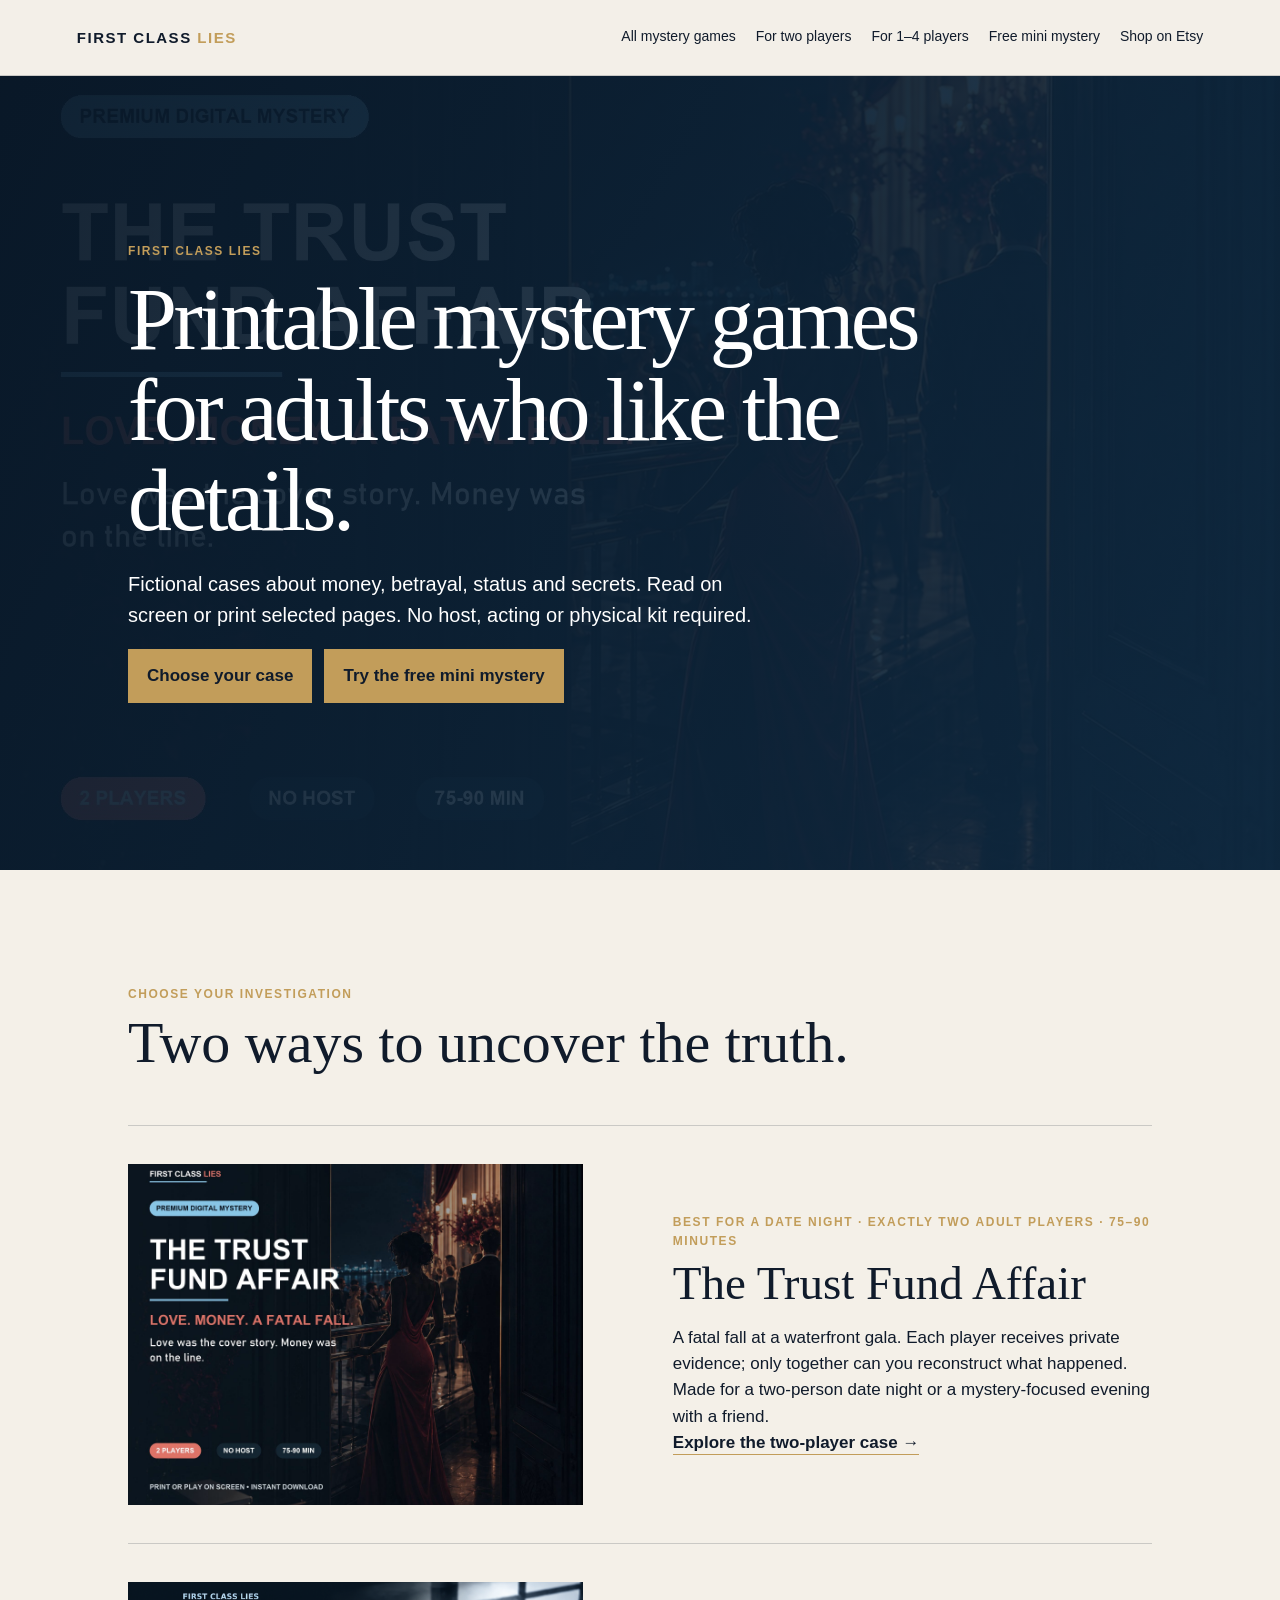
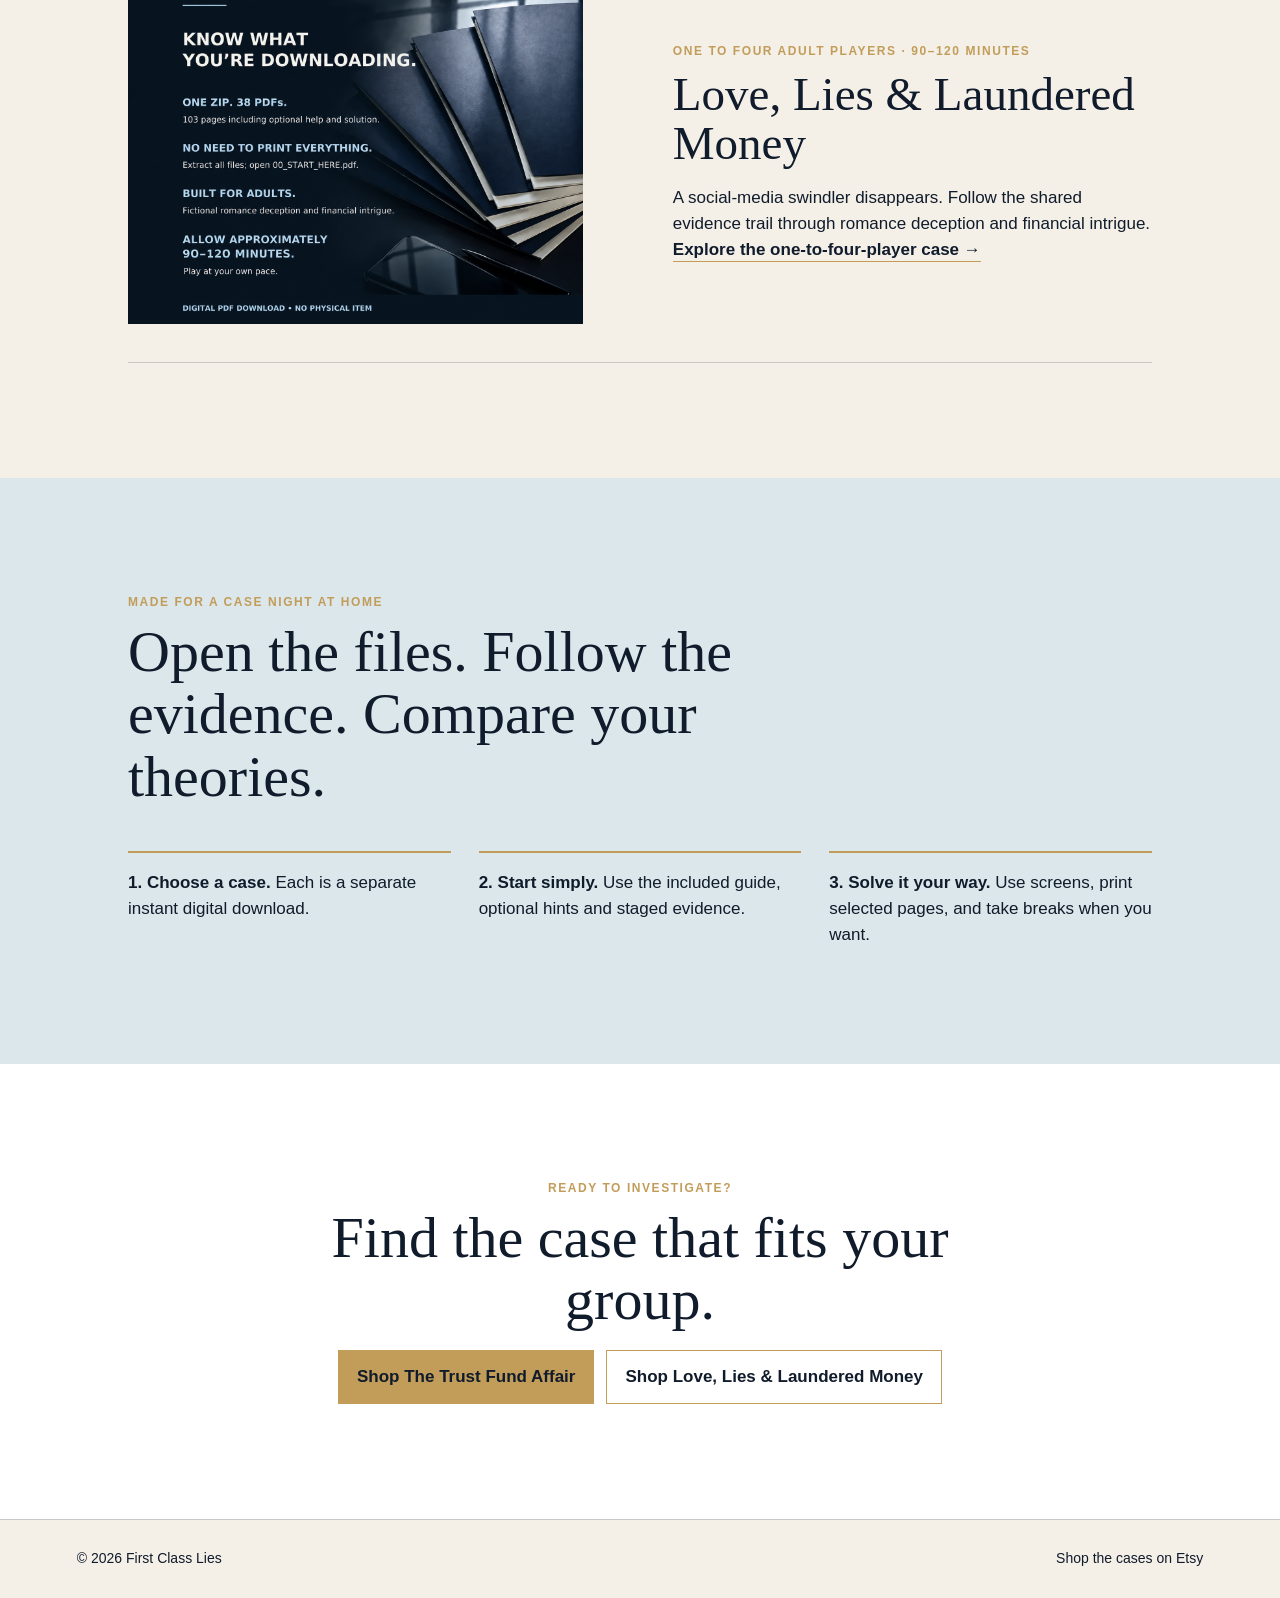
==== commit d91854cd: "Clarify two-player date-night fit" ====
--- a/index.html
+++ b/index.html
@@ -1,2 +1,2 @@
-<!DOCTYPE html><html lang="en"><head><meta charSet="utf-8"/><meta name="viewport" content="width=device-width, initial-scale=1"/><link rel="preload" href="/trust-fund-case.jpg" as="image"/><link rel="preload" href="/love-lies-case.png" as="image"/><link rel="stylesheet" href="/_next/static/css/index.NVfWSIfI.css" data-rsc-css-href="/_next/static/css/index.NVfWSIfI.css" data-precedence="vite-rsc/importer-resources"/><link rel="modulepreload" fetchPriority="low" href="/_next/static/chunks/index-yGTjWYCb.js"/><script src="/_next/static/chunks/rolldown-runtime-C60lm6uB.js" type="module" async=""></script><script src="/_next/static/chunks/framework-D_rUT4EX.js" type="module" async=""></script><script src="/_next/static/chunks/app-elements-H_Dr48wG.js" type="module" async=""></script><script src="/_next/static/chunks/hash-Cp347hhd.js" type="module" async=""></script><script src="/_next/static/chunks/record-uXSNv6cl.js" type="module" async=""></script><script src="/_next/static/chunks/app-rsc-cache-busting-BKKfADuH.js" type="module" async=""></script><script src="/_next/static/chunks/app-rsc-render-mode-CvTCGruk.js" type="module" async=""></script><script src="/_next/static/chunks/headers-C_MtfdF4.js" type="module" async=""></script><script src="/_next/static/chunks/protocol-headers-B9-bVeat.js" type="module" async=""></script><script src="/_next/static/chunks/deployment-id-DFhHa9wO.js" type="module" async=""></script><script src="/_next/static/chunks/navigation-errors-D5LMQqDL.js" type="module" async=""></script><link rel="modulepreload" href="/_next/static/chunks/layout-segment-context-DOpRuZVC.js" crossorigin=""/><link rel="modulepreload" href="/_next/static/chunks/link-DAXT34T8.js" crossorigin=""/><link rel="modulepreload" href="/_next/static/chunks/app-route-prefetch-policy-2or-y1u8.js" crossorigin=""/><link rel="modulepreload" href="/_next/static/chunks/query-DDhZxhdQ.js" crossorigin=""/><title>First Class Lies | Printable Mystery Games for Adults</title><meta name="description" content="Premium printable mystery games for adults. Choose a two-player case or a shared mystery for one to four adults."/><meta name="p:domain_verify" content="605ce95a4108009ff75aaf8a3aedfe48"/><script>Object.assign(((self[Symbol.for("vinext.navigationRuntime")]??={bootstrap:{routeManifest:null},functions:{}}).bootstrap.rsc??={rsc:[]}),{params:{},nav:{"pathname":"/","searchParams":[]}})</script><link rel="modulepreload" href="/_next/static/chunks/index-yGTjWYCb.js" />
-</head><body><header class="site-header"><a href="/" class="brand">FIRST CLASS <em>LIES</em></a><nav aria-label="Main navigation"><a href="/printable-mystery-games-for-adults">All mystery games</a><a href="/trust-fund-affair">For two players</a><a href="/love-lies-laundered-money">For 1–4 players</a><a href="/free-mini-mystery">Free mini mystery</a><a href="https://firstclasslies.etsy.com/?utm_source=first_class_lies_site&amp;utm_medium=organic&amp;utm_campaign=brand_site">Shop on Etsy</a></nav></header><main><section class="hero"><p class="eyebrow">First Class Lies</p><h1>Printable mystery games for adults who like the details.</h1><p class="intro">Fictional cases about money, betrayal, status and secrets. Read on screen or print selected pages. No host, acting or physical kit required.</p><div class="button-row"><a class="button" href="#cases">Choose your case</a><a href="/free-mini-mystery" class="button">Try the free mini mystery</a></div></section><section id="cases" class="cases" aria-labelledby="cases-heading"><div class="section-heading"><p class="eyebrow">Choose your investigation</p><h2 id="cases-heading">Two ways to uncover the truth.</h2></div><article class="case-card"><img src="/trust-fund-case.jpg" alt="The Trust Fund Affair printable mystery game case files"/><div><p class="kicker">Exactly two adult players · 75–90 minutes</p><h3>The Trust Fund Affair</h3><p>A fatal fall at a waterfront gala. Each player receives private evidence; only together can you reconstruct what happened.</p><a href="/trust-fund-affair" class="text-link">Explore the two-player case <span aria-hidden="true">→</span></a></div></article><article class="case-card"><img src="/love-lies-case.png" alt="Love, Lies and Laundered Money printable mystery game evidence files"/><div><p class="kicker">One to four adult players · 90–120 minutes</p><h3>Love, Lies &amp; Laundered Money</h3><p>A social-media swindler disappears. Follow the shared evidence trail through romance deception and financial intrigue.</p><a href="/love-lies-laundered-money" class="text-link">Explore the one-to-four-player case <span aria-hidden="true">→</span></a></div></article></section><section class="how" aria-labelledby="how-heading"><p class="eyebrow">Made for a case night at home</p><h2 id="how-heading">Open the files. Follow the evidence. Compare your theories.</h2><div class="steps"><p><strong>1. Choose a case.</strong> Each is a separate instant digital download.</p><p><strong>2. Start simply.</strong> Use the included guide, optional hints and staged evidence.</p><p><strong>3. Solve it your way.</strong> Use screens, print selected pages, and take breaks when you want.</p></div></section><section class="shop-cta"><p class="eyebrow">Ready to investigate?</p><h2>Find the case that fits your group.</h2><div class="button-row"><a class="button" href="https://www.etsy.com/ca/listing/4569212128/printable-escape-room-for-adults-the?utm_source=first_class_lies_site&amp;utm_medium=organic&amp;utm_campaign=brand_site">Shop The Trust Fund Affair</a><a class="button button-quiet" href="https://www.etsy.com/ca/listing/4569808672/adult-mystery-game-love-lies-laundered?utm_source=first_class_lies_site&amp;utm_medium=organic&amp;utm_campaign=brand_site">Shop Love, Lies &amp; Laundered Money</a></div></section></main><footer><span>© 2026 First Class Lies</span><a href="https://firstclasslies.etsy.com/?utm_source=first_class_lies_site&amp;utm_medium=organic&amp;utm_campaign=brand_site">Shop the cases on Etsy</a></footer><script type="module" src="/_next/static/chunks/index-yGTjWYCb.js" id="_R_" async=""></script><script>((self[Symbol.for("vinext.navigationRuntime")]??={bootstrap:{routeManifest:null},functions:{}}).bootstrap.rsc??={rsc:[]}).rsc.push("0:{\"page:/\":\"$L1\",\"layout:/\":\"$L2\",\"route:/\":\"$L3\",\"__route\":\"route:/\",\"__interceptionContext\":null,\"__layoutIds\":[\"layout:/\"],\"__rootLayout\":\"/\",\"__bfcacheSegmentIdentities\":{\"layout:/\":\"[\\\"layout\\\",\\\"layout:/\\\",\\\"root-boundary:/\\\",\\\"\\\"]\",\"page:/\":\"[\\\"page\\\",\\\"page:/\\\",\\\"root-boundary:/\\\",\\\"\\\"]\"},\"__srcPage\":[\"page\"],\"__layoutFlags\":{\"layout:/\":\"s\"},\"__artifactCompatibility\":{\"schemaVersion\":1,\"graphVersion\":\"app-route-graph:1177fd80f83fa7b0\",\"deploymentVersion\":\"c25649ff-3764-40fc-9e13-845630b682e2\",\"appElementsSchemaVersion\":1,\"rscPayloadSchemaVersion\":1,\"rootBoundaryId\":\"/\",\"renderEpoch\":null}}\n")</script><script>((self[Symbol.for("vinext.navigationRuntime")]??={bootstrap:{routeManifest:null},functions:{}}).bootstrap.rsc??={rsc:[]}).rsc.push("4:I[\"c2747888630f\",[],\"default\",1]\n")</script><script>((self[Symbol.for("vinext.navigationRuntime")]??={bootstrap:{routeManifest:null},functions:{}}).bootstrap.rsc??={rsc:[]}).rsc.push("5:I[\"8c0f216c4604\",[],\"Children\",1]\n")</script><script>((self[Symbol.for("vinext.navigationRuntime")]??={bootstrap:{routeManifest:null},functions:{}}).bootstrap.rsc??={rsc:[]}).rsc.push("6:I[\"593f344dc510\",[],\"GlobalErrorBoundary\",1]\n")</script><script>((self[Symbol.for("vinext.navigationRuntime")]??={bootstrap:{routeManifest:null},functions:{}}).bootstrap.rsc??={rsc:[]}).rsc.push("7:I[\"0b874ad30386\",[],\"default\",1]\n")</script><script>((self[Symbol.for("vinext.navigationRuntime")]??={bootstrap:{routeManifest:null},functions:{}}).bootstrap.rsc??={rsc:[]}).rsc.push("8:I[\"593f344dc510\",[],\"ErrorBoundary\",1]\n")</script><script>((self[Symbol.for("vinext.navigationRuntime")]??={bootstrap:{routeManifest:null},functions:{}}).bootstrap.rsc??={rsc:[]}).rsc.push("9:I[\"15c18cfaeeff\",[],\"LayoutSegmentProvider\",1]\n")</script><script>((self[Symbol.for("vinext.navigationRuntime")]??={bootstrap:{routeManifest:null},functions:{}}).bootstrap.rsc??={rsc:[]}).rsc.push("a:I[\"8c0f216c4604\",[],\"Slot\",1]\n")</script><script>((self[Symbol.for("vinext.navigationRuntime")]??={bootstrap:{routeManifest:null},functions:{}}).bootstrap.rsc??={rsc:[]}).rsc.push("b:I[\"593f344dc510\",[],\"NotFoundBoundary\",1]\n")</script><script>((self[Symbol.for("vinext.navigationRuntime")]??={bootstrap:{routeManifest:null},functions:{}}).bootstrap.rsc??={rsc:[]}).rsc.push("c:I[\"9276801271d6\",[],\"AppRouterScrollTarget\",1]\n")</script><script>((self[Symbol.for("vinext.navigationRuntime")]??={bootstrap:{routeManifest:null},functions:{}}).bootstrap.rsc??={rsc:[]}).rsc.push("d:I[\"593f344dc510\",[],\"RedirectBoundary\",1]\n")</script><script>((self[Symbol.for("vinext.navigationRuntime")]??={bootstrap:{routeManifest:null},functions:{}}).bootstrap.rsc??={rsc:[]}).rsc.push(":HL[\"/_next/static/css/index.NVfWSIfI.css\",\"style\"     ]\n")</script><script>((self[Symbol.for("vinext.navigationRuntime")]??={bootstrap:{routeManifest:null},functions:{}}).bootstrap.rsc??={rsc:[]}).rsc.push("2:[[[\"$\",\"link\",\"css:/_next/static/css/index.NVfWSIfI.css\",{\"rel\":\"stylesheet\",\"precedence\":\"vite-rsc/importer-resources\",\"href\":\"/_next/static/css/index.NVfWSIfI.css\",\"data-rsc-css-href\":\"/_next/static/css/index.NVfWSIfI.css\"}],\"$undefined\"],[\"$\",\"html\",null,{\"lang\":\"en\",\"children\":[\"$\",\"body\",null,{\"children\":[[\"$\",\"header\",null,{\"className\":\"site-header\",\"children\":[[\"$\",\"$L4\",null,{\"href\":\"/\",\"className\":\"brand\",\"children\":[\"FIRST CLASS \",[\"$\",\"em\",null,{\"children\":\"LIES\"}]]}],[\"$\",\"nav\",null,{\"aria-label\":\"Main navigation\",\"children\":[[\"$\",\"$L4\",null,{\"href\":\"/printable-mystery-games-for-adults\",\"children\":\"All mystery games\"}],[\"$\",\"$L4\",null,{\"href\":\"/trust-fund-affair\",\"children\":\"For two players\"}],[\"$\",\"$L4\",null,{\"href\":\"/love-lies-laundered-money\",\"children\":\"For 1–4 players\"}],[\"$\",\"$L4\",null,{\"href\":\"/free-mini-mystery\",\"children\":\"Free mini mystery\"}],[\"$\",\"a\",null,{\"href\":\"https://firstclasslies.etsy.com/?utm_source=first_class_lies_site\u0026utm_medium=organic\u0026utm_campaign=brand_site\",\"children\":\"Shop on Etsy\"}]]}]]}],[\"$\",\"$L5\",null,{}],[\"$\",\"footer\",null,{\"children\":[[\"$\",\"span\",null,{\"children\":\"© 2026 First Class Lies\"}],[\"$\",\"a\",null,{\"href\":\"https://firstclasslies.etsy.com/?utm_source=first_class_lies_site\u0026utm_medium=organic\u0026utm_campaign=brand_site\",\"children\":\"Shop the cases on Etsy\"}]]}]]}]}]]\n")</script><script>((self[Symbol.for("vinext.navigationRuntime")]??={bootstrap:{routeManifest:null},functions:{}}).bootstrap.rsc??={rsc:[]}).rsc.push("3:[[[\"$\",\"meta\",null,{\"charSet\":\"utf-8\"}],[[\"$\",\"title\",\"0\",{\"children\":\"First Class Lies | Printable Mystery Games for Adults\"}],[\"$\",\"meta\",\"1\",{\"name\":\"description\",\"content\":\"Premium printable mystery games for adults. Choose a two-player case or a shared mystery for one to four adults.\"}],[\"$\",\"meta\",\"2\",{\"name\":\"p:domain_verify\",\"content\":\"605ce95a4108009ff75aaf8a3aedfe48\"}]],[[\"$\",\"meta\",\"0\",{\"name\":\"viewport\",\"content\":\"width=device-width, initial-scale=1\"}]]],[\"$\",\"$L6\",null,{\"fallback\":\"$7\",\"children\":[\"$\",\"$L8\",null,{\"fallback\":\"$7\",\"children\":[\"$\",\"$L9\",null,{\"providerId\":\"layout:/\",\"segmentMap\":{\"children\":[]},\"children\":[\"$\",\"$La\",null,{\"id\":\"layout:/\",\"parallelSlots\":\"$undefined\",\"children\":[\"$\",\"$Lb\",null,{\"resetKey\":\"\",\"fallback\":[[\"$\",\"title\",null,{\"children\":\"404: This page could not be found.\"}],[\"$\",\"div\",null,{\"style\":{\"fontFamily\":\"system-ui,\\\"Segoe UI\\\",Roboto,Helvetica,Arial,sans-serif,\\\"Apple Color Emoji\\\",\\\"Segoe UI Emoji\\\"\",\"height\":\"100vh\",\"textAlign\":\"center\",\"display\":\"flex\",\"flexDirection\":\"column\",\"alignItems\":\"center\",\"justifyContent\":\"center\"},\"children\":[\"$\",\"div\",null,{\"children\":[[\"$\",\"style\",null,{\"dangerouslySetInnerHTML\":{\"__html\":\"body{color:#000;background:#fff;margin:0}.next-error-h1{border-right:1px solid rgba(0,0,0,.3)}@media (prefers-color-scheme:dark){body{color:#fff;background:#000}.next-error-h1{border-right:1px solid rgba(255,255,255,.3)}}\"}}],[\"$\",\"h1\",null,{\"className\":\"next-error-h1\",\"style\":{\"display\":\"inline-block\",\"margin\":\"0 20px 0 0\",\"padding\":\"0 23px 0 0\",\"fontSize\":24,\"fontWeight\":500,\"verticalAlign\":\"top\",\"lineHeight\":\"49px\"},\"children\":404}],[\"$\",\"div\",null,{\"style\":{\"display\":\"inline-block\"},\"children\":[\"$\",\"h2\",null,{\"style\":{\"fontSize\":14,\"fontWeight\":400,\"lineHeight\":\"49px\",\"margin\":0},\"children\":\"This page could not be found.\"}]}]]}]}]],\"children\":[\"$\",\"$Lc\",null,{\"children\":[\"$\",\"$Ld\",null,{\"children\":[[\"$\",\"$L9\",null,{\"providerId\":\"page:/\",\"segmentMap\":{\"children\":[\"__PAGE__\"]},\"children\":[\"$\",\"$La\",null,{\"id\":\"page:/\"}]}],null]}]}]}]}]}]}]}],null,null]\n")</script><script>((self[Symbol.for("vinext.navigationRuntime")]??={bootstrap:{routeManifest:null},functions:{}}).bootstrap.rsc??={rsc:[]}).rsc.push(":HL[\"/trust-fund-case.jpg\",\"image\"]\n")</script><script>((self[Symbol.for("vinext.navigationRuntime")]??={bootstrap:{routeManifest:null},functions:{}}).bootstrap.rsc??={rsc:[]}).rsc.push(":HL[\"/love-lies-case.png\",\"image\"]\n")</script><script>((self[Symbol.for("vinext.navigationRuntime")]??={bootstrap:{routeManifest:null},functions:{}}).bootstrap.rsc??={rsc:[]}).rsc.push("1:[\"$\",\"main\",null,{\"children\":[[\"$\",\"section\",null,{\"className\":\"hero\",\"children\":[[\"$\",\"p\",null,{\"className\":\"eyebrow\",\"children\":\"First Class Lies\"}],[\"$\",\"h1\",null,{\"children\":\"Printable mystery games for adults who like the details.\"}],[\"$\",\"p\",null,{\"className\":\"intro\",\"children\":\"Fictional cases about money, betrayal, status and secrets. Read on screen or print selected pages. No host, acting or physical kit required.\"}],[\"$\",\"div\",null,{\"className\":\"button-row\",\"children\":[[\"$\",\"a\",null,{\"className\":\"button\",\"href\":\"#cases\",\"children\":\"Choose your case\"}],[\"$\",\"$L4\",null,{\"className\":\"button\",\"href\":\"/free-mini-mystery\",\"children\":\"Try the free mini mystery\"}]]}]]}],[\"$\",\"section\",null,{\"id\":\"cases\",\"className\":\"cases\",\"aria-labelledby\":\"cases-heading\",\"children\":[[\"$\",\"div\",null,{\"className\":\"section-heading\",\"children\":[[\"$\",\"p\",null,{\"className\":\"eyebrow\",\"children\":\"Choose your investigation\"}],[\"$\",\"h2\",null,{\"id\":\"cases-heading\",\"children\":\"Two ways to uncover the truth.\"}]]}],[\"$\",\"article\",null,{\"className\":\"case-card\",\"children\":[[\"$\",\"img\",null,{\"src\":\"/trust-fund-case.jpg\",\"alt\":\"The Trust Fund Affair printable mystery game case files\"}],[\"$\",\"div\",null,{\"children\":[[\"$\",\"p\",null,{\"className\":\"kicker\",\"children\":\"Exactly two adult players · 75–90 minutes\"}],[\"$\",\"h3\",null,{\"children\":\"The Trust Fund Affair\"}],[\"$\",\"p\",null,{\"children\":\"A fatal fall at a waterfront gala. Each player receives private evidence; only together can you reconstruct what happened.\"}],[\"$\",\"$L4\",null,{\"href\":\"/trust-fund-affair\",\"className\":\"text-link\",\"children\":[\"Explore the two-player case \",[\"$\",\"span\",null,{\"aria-hidden\":\"true\",\"children\":\"→\"}]]}]]}]]}],[\"$\",\"article\",null,{\"className\":\"case-card\",\"children\":[[\"$\",\"img\",null,{\"src\":\"/love-lies-case.png\",\"alt\":\"Love, Lies and Laundered Money printable mystery game evidence files\"}],[\"$\",\"div\",null,{\"children\":[[\"$\",\"p\",null,{\"className\":\"kicker\",\"children\":\"One to four adult players · 90–120 minutes\"}],[\"$\",\"h3\",null,{\"children\":\"Love, Lies \u0026 Laundered Money\"}],[\"$\",\"p\",null,{\"children\":\"A social-media swindler disappears. Follow the shared evidence trail through romance deception and financial intrigue.\"}],[\"$\",\"$L4\",null,{\"href\":\"/love-lies-laundered-money\",\"className\":\"text-link\",\"children\":[\"Explore the one-to-four-player case \",[\"$\",\"span\",null,{\"aria-hidden\":\"true\",\"children\":\"→\"}]]}]]}]]}]]}],[\"$\",\"section\",null,{\"className\":\"how\",\"aria-labelledby\":\"how-heading\",\"children\":[[\"$\",\"p\",null,{\"className\":\"eyebrow\",\"children\":\"Made for a case night at home\"}],[\"$\",\"h2\",null,{\"id\":\"how-heading\",\"children\":\"Open the files. Follow the evidence. Compare your theories.\"}],[\"$\",\"div\",null,{\"className\":\"steps\",\"children\":[[\"$\",\"p\",null,{\"children\":[[\"$\",\"strong\",null,{\"children\":\"1. Choose a case.\"}],\" Each is a separate instant digital download.\"]}],[\"$\",\"p\",null,{\"children\":[[\"$\",\"strong\",null,{\"children\":\"2. Start simply.\"}],\" Use the included guide, optional hints and staged evidence.\"]}],[\"$\",\"p\",null,{\"children\":[[\"$\",\"strong\",null,{\"children\":\"3. Solve it your way.\"}],\" Use screens, print selected pages, and take breaks when you want.\"]}]]}]]}],[\"$\",\"section\",null,{\"className\":\"shop-cta\",\"children\":[[\"$\",\"p\",null,{\"className\":\"eyebrow\",\"children\":\"Ready to investigate?\"}],[\"$\",\"h2\",null,{\"children\":\"Find the case that fits your group.\"}],[\"$\",\"div\",null,{\"className\":\"button-row\",\"children\":[[\"$\",\"a\",null,{\"className\":\"button\",\"href\":\"https://www.etsy.com/ca/listing/4569212128/printable-escape-room-for-adults-the?utm_source=first_class_lies_site\u0026utm_medium=organic\u0026utm_campaign=brand_site\",\"children\":\"Shop The Trust Fund Affair\"}],[\"$\",\"a\",null,{\"className\":\"button button-quiet\",\"href\":\"https://www.etsy.com/ca/listing/4569808672/adult-mystery-game-love-lies-laundered?utm_source=first_class_lies_site\u0026utm_medium=organic\u0026utm_campaign=brand_site\",\"children\":\"Shop Love, Lies \u0026 Laundered Money\"}]]}]]}]]}]\n")</script><script>Object.assign(((self[Symbol.for("vinext.navigationRuntime")]??={bootstrap:{routeManifest:null},functions:{}}).bootstrap.rsc??={rsc:[]}),{"initialCacheKind":"static"});((self[Symbol.for("vinext.navigationRuntime")]??={bootstrap:{routeManifest:null},functions:{}}).bootstrap.rsc??={rsc:[]}).done=true</script></body></html>+<!DOCTYPE html><html lang="en"><head><meta charSet="utf-8"/><meta name="viewport" content="width=device-width, initial-scale=1"/><link rel="preload" href="/trust-fund-case.jpg" as="image"/><link rel="preload" href="/love-lies-case.png" as="image"/><link rel="stylesheet" href="/_next/static/css/index.NVfWSIfI.css" data-rsc-css-href="/_next/static/css/index.NVfWSIfI.css" data-precedence="vite-rsc/importer-resources"/><link rel="modulepreload" fetchPriority="low" href="/_next/static/chunks/index-CXzd4GGz.js"/><script src="/_next/static/chunks/rolldown-runtime-C60lm6uB.js" type="module" async=""></script><script src="/_next/static/chunks/framework-D_rUT4EX.js" type="module" async=""></script><script src="/_next/static/chunks/app-elements-H_Dr48wG.js" type="module" async=""></script><script src="/_next/static/chunks/hash-Cp347hhd.js" type="module" async=""></script><script src="/_next/static/chunks/record-uXSNv6cl.js" type="module" async=""></script><script src="/_next/static/chunks/app-rsc-cache-busting-CUHGZWzE.js" type="module" async=""></script><script src="/_next/static/chunks/app-rsc-render-mode-CvTCGruk.js" type="module" async=""></script><script src="/_next/static/chunks/headers-C_MtfdF4.js" type="module" async=""></script><script src="/_next/static/chunks/protocol-headers-B9-bVeat.js" type="module" async=""></script><script src="/_next/static/chunks/deployment-id-DFhHa9wO.js" type="module" async=""></script><script src="/_next/static/chunks/navigation-errors-D5LMQqDL.js" type="module" async=""></script><link rel="modulepreload" href="/_next/static/chunks/layout-segment-context-CgUeiucP.js" crossorigin=""/><link rel="modulepreload" href="/_next/static/chunks/link-BKmL88t-.js" crossorigin=""/><link rel="modulepreload" href="/_next/static/chunks/app-route-prefetch-policy-BiC4uDfv.js" crossorigin=""/><link rel="modulepreload" href="/_next/static/chunks/query-DDhZxhdQ.js" crossorigin=""/><title>First Class Lies | Printable Mystery Games for Adults</title><meta name="description" content="Premium printable mystery games for adults. Choose a two-player case or a shared mystery for one to four adults."/><meta name="google-site-verification" content="GK1ERKu0eB01ZQmQpHS7brjux6IkTejGjz5f9nvBj6A"/><meta name="p:domain_verify" content="605ce95a4108009ff75aaf8a3aedfe48"/><script>Object.assign(((self[Symbol.for("vinext.navigationRuntime")]??={bootstrap:{routeManifest:null},functions:{}}).bootstrap.rsc??={rsc:[]}),{params:{},nav:{"pathname":"/","searchParams":[]}})</script><link rel="modulepreload" href="/_next/static/chunks/index-CXzd4GGz.js" />
+</head><body><script type="application/ld+json">{"@context":"https://schema.org","@type":"Organization","name":"First Class Lies","url":"https://firstclasslies.github.io/","sameAs":["https://firstclasslies.etsy.com/","https://www.pinterest.com/firstclassliesmystery/","https://www.youtube.com/@FirstClassLiesMystery"]}</script><header class="site-header"><a href="/" class="brand">FIRST CLASS <em>LIES</em></a><nav aria-label="Main navigation"><a href="/printable-mystery-games-for-adults">All mystery games</a><a href="/trust-fund-affair">For two players</a><a href="/love-lies-laundered-money">For 1–4 players</a><a href="/free-mini-mystery">Free mini mystery</a><a href="https://firstclasslies.etsy.com/?utm_source=first_class_lies_site&amp;utm_medium=organic&amp;utm_campaign=brand_site">Shop on Etsy</a></nav></header><main><section class="hero"><p class="eyebrow">First Class Lies</p><h1>Printable mystery games for adults who like the details.</h1><p class="intro">Fictional cases about money, betrayal, status and secrets. Read on screen or print selected pages. No host, acting or physical kit required.</p><div class="button-row"><a class="button" href="#cases">Choose your case</a><a href="/free-mini-mystery" class="button">Try the free mini mystery</a></div></section><section id="cases" class="cases" aria-labelledby="cases-heading"><div class="section-heading"><p class="eyebrow">Choose your investigation</p><h2 id="cases-heading">Two ways to uncover the truth.</h2></div><article class="case-card"><img src="/trust-fund-case.jpg" alt="The Trust Fund Affair printable mystery game case files"/><div><p class="kicker">Best for a date night · Exactly two adult players · 75–90 minutes</p><h3>The Trust Fund Affair</h3><p>A fatal fall at a waterfront gala. Each player receives private evidence; only together can you reconstruct what happened.</p><p>Made for a two-person date night or a mystery-focused evening with a friend.</p><a href="/trust-fund-affair" class="text-link">Explore the two-player case <span aria-hidden="true">→</span></a></div></article><article class="case-card"><img src="/love-lies-case.png" alt="Love, Lies and Laundered Money printable mystery game evidence files"/><div><p class="kicker">One to four adult players · 90–120 minutes</p><h3>Love, Lies &amp; Laundered Money</h3><p>A social-media swindler disappears. Follow the shared evidence trail through romance deception and financial intrigue.</p><a href="/love-lies-laundered-money" class="text-link">Explore the one-to-four-player case <span aria-hidden="true">→</span></a></div></article></section><section class="how" aria-labelledby="how-heading"><p class="eyebrow">Made for a case night at home</p><h2 id="how-heading">Open the files. Follow the evidence. Compare your theories.</h2><div class="steps"><p><strong>1. Choose a case.</strong> Each is a separate instant digital download.</p><p><strong>2. Start simply.</strong> Use the included guide, optional hints and staged evidence.</p><p><strong>3. Solve it your way.</strong> Use screens, print selected pages, and take breaks when you want.</p></div></section><section class="shop-cta"><p class="eyebrow">Ready to investigate?</p><h2>Find the case that fits your group.</h2><div class="button-row"><a class="button" href="https://www.etsy.com/ca/listing/4569212128/printable-escape-room-for-adults-the?utm_source=first_class_lies_site&amp;utm_medium=organic&amp;utm_campaign=brand_site">Shop The Trust Fund Affair</a><a class="button button-quiet" href="https://www.etsy.com/ca/listing/4569808672/adult-mystery-game-love-lies-laundered?utm_source=first_class_lies_site&amp;utm_medium=organic&amp;utm_campaign=brand_site">Shop Love, Lies &amp; Laundered Money</a></div></section></main><footer><span>© 2026 First Class Lies</span><a href="https://firstclasslies.etsy.com/?utm_source=first_class_lies_site&amp;utm_medium=organic&amp;utm_campaign=brand_site">Shop the cases on Etsy</a></footer><script type="module" src="/_next/static/chunks/index-CXzd4GGz.js" id="_R_" async=""></script><script>((self[Symbol.for("vinext.navigationRuntime")]??={bootstrap:{routeManifest:null},functions:{}}).bootstrap.rsc??={rsc:[]}).rsc.push("0:{\"page:/\":\"$L1\",\"layout:/\":\"$L2\",\"route:/\":\"$L3\",\"__route\":\"route:/\",\"__interceptionContext\":null,\"__layoutIds\":[\"layout:/\"],\"__rootLayout\":\"/\",\"__bfcacheSegmentIdentities\":{\"layout:/\":\"[\\\"layout\\\",\\\"layout:/\\\",\\\"root-boundary:/\\\",\\\"\\\"]\",\"page:/\":\"[\\\"page\\\",\\\"page:/\\\",\\\"root-boundary:/\\\",\\\"\\\"]\"},\"__srcPage\":[\"page\"],\"__layoutFlags\":{\"layout:/\":\"s\"},\"__artifactCompatibility\":{\"schemaVersion\":1,\"graphVersion\":\"app-route-graph:1177fd80f83fa7b0\",\"deploymentVersion\":\"42a55c73-538d-459f-b2d5-a12426dba7a3\",\"appElementsSchemaVersion\":1,\"rscPayloadSchemaVersion\":1,\"rootBoundaryId\":\"/\",\"renderEpoch\":null}}\n")</script><script>((self[Symbol.for("vinext.navigationRuntime")]??={bootstrap:{routeManifest:null},functions:{}}).bootstrap.rsc??={rsc:[]}).rsc.push("4:I[\"c2747888630f\",[],\"default\",1]\n")</script><script>((self[Symbol.for("vinext.navigationRuntime")]??={bootstrap:{routeManifest:null},functions:{}}).bootstrap.rsc??={rsc:[]}).rsc.push("5:I[\"8c0f216c4604\",[],\"Children\",1]\n")</script><script>((self[Symbol.for("vinext.navigationRuntime")]??={bootstrap:{routeManifest:null},functions:{}}).bootstrap.rsc??={rsc:[]}).rsc.push("6:I[\"593f344dc510\",[],\"GlobalErrorBoundary\",1]\n")</script><script>((self[Symbol.for("vinext.navigationRuntime")]??={bootstrap:{routeManifest:null},functions:{}}).bootstrap.rsc??={rsc:[]}).rsc.push("7:I[\"0b874ad30386\",[],\"default\",1]\n")</script><script>((self[Symbol.for("vinext.navigationRuntime")]??={bootstrap:{routeManifest:null},functions:{}}).bootstrap.rsc??={rsc:[]}).rsc.push("8:I[\"593f344dc510\",[],\"ErrorBoundary\",1]\n")</script><script>((self[Symbol.for("vinext.navigationRuntime")]??={bootstrap:{routeManifest:null},functions:{}}).bootstrap.rsc??={rsc:[]}).rsc.push("9:I[\"15c18cfaeeff\",[],\"LayoutSegmentProvider\",1]\n")</script><script>((self[Symbol.for("vinext.navigationRuntime")]??={bootstrap:{routeManifest:null},functions:{}}).bootstrap.rsc??={rsc:[]}).rsc.push("a:I[\"8c0f216c4604\",[],\"Slot\",1]\n")</script><script>((self[Symbol.for("vinext.navigationRuntime")]??={bootstrap:{routeManifest:null},functions:{}}).bootstrap.rsc??={rsc:[]}).rsc.push("b:I[\"593f344dc510\",[],\"NotFoundBoundary\",1]\n")</script><script>((self[Symbol.for("vinext.navigationRuntime")]??={bootstrap:{routeManifest:null},functions:{}}).bootstrap.rsc??={rsc:[]}).rsc.push("c:I[\"9276801271d6\",[],\"AppRouterScrollTarget\",1]\n")</script><script>((self[Symbol.for("vinext.navigationRuntime")]??={bootstrap:{routeManifest:null},functions:{}}).bootstrap.rsc??={rsc:[]}).rsc.push("d:I[\"593f344dc510\",[],\"RedirectBoundary\",1]\n")</script><script>((self[Symbol.for("vinext.navigationRuntime")]??={bootstrap:{routeManifest:null},functions:{}}).bootstrap.rsc??={rsc:[]}).rsc.push(":HL[\"/_next/static/css/index.NVfWSIfI.css\",\"style\"     ]\n")</script><script>((self[Symbol.for("vinext.navigationRuntime")]??={bootstrap:{routeManifest:null},functions:{}}).bootstrap.rsc??={rsc:[]}).rsc.push("2:[[[\"$\",\"link\",\"css:/_next/static/css/index.NVfWSIfI.css\",{\"rel\":\"stylesheet\",\"precedence\":\"vite-rsc/importer-resources\",\"href\":\"/_next/static/css/index.NVfWSIfI.css\",\"data-rsc-css-href\":\"/_next/static/css/index.NVfWSIfI.css\"}],\"$undefined\"],[\"$\",\"html\",null,{\"lang\":\"en\",\"children\":[\"$\",\"body\",null,{\"children\":[[\"$\",\"script\",null,{\"type\":\"application/ld+json\",\"dangerouslySetInnerHTML\":{\"__html\":\"{\\\"@context\\\":\\\"https://schema.org\\\",\\\"@type\\\":\\\"Organization\\\",\\\"name\\\":\\\"First Class Lies\\\",\\\"url\\\":\\\"https://firstclasslies.github.io/\\\",\\\"sameAs\\\":[\\\"https://firstclasslies.etsy.com/\\\",\\\"https://www.pinterest.com/firstclassliesmystery/\\\",\\\"https://www.youtube.com/@FirstClassLiesMystery\\\"]}\"}}],[\"$\",\"header\",null,{\"className\":\"site-header\",\"children\":[[\"$\",\"$L4\",null,{\"href\":\"/\",\"className\":\"brand\",\"children\":[\"FIRST CLASS \",[\"$\",\"em\",null,{\"children\":\"LIES\"}]]}],[\"$\",\"nav\",null,{\"aria-label\":\"Main navigation\",\"children\":[[\"$\",\"$L4\",null,{\"href\":\"/printable-mystery-games-for-adults\",\"children\":\"All mystery games\"}],[\"$\",\"$L4\",null,{\"href\":\"/trust-fund-affair\",\"children\":\"For two players\"}],[\"$\",\"$L4\",null,{\"href\":\"/love-lies-laundered-money\",\"children\":\"For 1–4 players\"}],[\"$\",\"$L4\",null,{\"href\":\"/free-mini-mystery\",\"children\":\"Free mini mystery\"}],[\"$\",\"a\",null,{\"href\":\"https://firstclasslies.etsy.com/?utm_source=first_class_lies_site\u0026utm_medium=organic\u0026utm_campaign=brand_site\",\"children\":\"Shop on Etsy\"}]]}]]}],[\"$\",\"$L5\",null,{}],[\"$\",\"footer\",null,{\"children\":[[\"$\",\"span\",null,{\"children\":\"© 2026 First Class Lies\"}],[\"$\",\"a\",null,{\"href\":\"https://firstclasslies.etsy.com/?utm_source=first_class_lies_site\u0026utm_medium=organic\u0026utm_campaign=brand_site\",\"children\":\"Shop the cases on Etsy\"}]]}]]}]}]]\n")</script><script>((self[Symbol.for("vinext.navigationRuntime")]??={bootstrap:{routeManifest:null},functions:{}}).bootstrap.rsc??={rsc:[]}).rsc.push("3:[[[\"$\",\"meta\",null,{\"charSet\":\"utf-8\"}],[[\"$\",\"title\",\"0\",{\"children\":\"First Class Lies | Printable Mystery Games for Adults\"}],[\"$\",\"meta\",\"1\",{\"name\":\"description\",\"content\":\"Premium printable mystery games for adults. Choose a two-player case or a shared mystery for one to four adults.\"}],[\"$\",\"meta\",\"2\",{\"name\":\"google-site-verification\",\"content\":\"GK1ERKu0eB01ZQmQpHS7brjux6IkTejGjz5f9nvBj6A\"}],[\"$\",\"meta\",\"3\",{\"name\":\"p:domain_verify\",\"content\":\"605ce95a4108009ff75aaf8a3aedfe48\"}]],[[\"$\",\"meta\",\"0\",{\"name\":\"viewport\",\"content\":\"width=device-width, initial-scale=1\"}]]],[\"$\",\"$L6\",null,{\"fallback\":\"$7\",\"children\":[\"$\",\"$L8\",null,{\"fallback\":\"$7\",\"children\":[\"$\",\"$L9\",null,{\"providerId\":\"layout:/\",\"segmentMap\":{\"children\":[]},\"children\":[\"$\",\"$La\",null,{\"id\":\"layout:/\",\"parallelSlots\":\"$undefined\",\"children\":[\"$\",\"$Lb\",null,{\"resetKey\":\"\",\"fallback\":[[\"$\",\"title\",null,{\"children\":\"404: This page could not be found.\"}],[\"$\",\"div\",null,{\"style\":{\"fontFamily\":\"system-ui,\\\"Segoe UI\\\",Roboto,Helvetica,Arial,sans-serif,\\\"Apple Color Emoji\\\",\\\"Segoe UI Emoji\\\"\",\"height\":\"100vh\",\"textAlign\":\"center\",\"display\":\"flex\",\"flexDirection\":\"column\",\"alignItems\":\"center\",\"justifyContent\":\"center\"},\"children\":[\"$\",\"div\",null,{\"children\":[[\"$\",\"style\",null,{\"dangerouslySetInnerHTML\":{\"__html\":\"body{color:#000;background:#fff;margin:0}.next-error-h1{border-right:1px solid rgba(0,0,0,.3)}@media (prefers-color-scheme:dark){body{color:#fff;background:#000}.next-error-h1{border-right:1px solid rgba(255,255,255,.3)}}\"}}],[\"$\",\"h1\",null,{\"className\":\"next-error-h1\",\"style\":{\"display\":\"inline-block\",\"margin\":\"0 20px 0 0\",\"padding\":\"0 23px 0 0\",\"fontSize\":24,\"fontWeight\":500,\"verticalAlign\":\"top\",\"lineHeight\":\"49px\"},\"children\":404}],[\"$\",\"div\",null,{\"style\":{\"display\":\"inline-block\"},\"children\":[\"$\",\"h2\",null,{\"style\":{\"fontSize\":14,\"fontWeight\":400,\"lineHeight\":\"49px\",\"margin\":0},\"children\":\"This page could not be found.\"}]}]]}]}]],\"children\":[\"$\",\"$Lc\",null,{\"children\":[\"$\",\"$Ld\",null,{\"children\":[[\"$\",\"$L9\",null,{\"providerId\":\"page:/\",\"segmentMap\":{\"children\":[\"__PAGE__\"]},\"children\":[\"$\",\"$La\",null,{\"id\":\"page:/\"}]}],null]}]}]}]}]}]}]}],null,null]\n")</script><script>((self[Symbol.for("vinext.navigationRuntime")]??={bootstrap:{routeManifest:null},functions:{}}).bootstrap.rsc??={rsc:[]}).rsc.push(":HL[\"/trust-fund-case.jpg\",\"image\"]\n")</script><script>((self[Symbol.for("vinext.navigationRuntime")]??={bootstrap:{routeManifest:null},functions:{}}).bootstrap.rsc??={rsc:[]}).rsc.push(":HL[\"/love-lies-case.png\",\"image\"]\n")</script><script>((self[Symbol.for("vinext.navigationRuntime")]??={bootstrap:{routeManifest:null},functions:{}}).bootstrap.rsc??={rsc:[]}).rsc.push("1:[\"$\",\"main\",null,{\"children\":[[\"$\",\"section\",null,{\"className\":\"hero\",\"children\":[[\"$\",\"p\",null,{\"className\":\"eyebrow\",\"children\":\"First Class Lies\"}],[\"$\",\"h1\",null,{\"children\":\"Printable mystery games for adults who like the details.\"}],[\"$\",\"p\",null,{\"className\":\"intro\",\"children\":\"Fictional cases about money, betrayal, status and secrets. Read on screen or print selected pages. No host, acting or physical kit required.\"}],[\"$\",\"div\",null,{\"className\":\"button-row\",\"children\":[[\"$\",\"a\",null,{\"className\":\"button\",\"href\":\"#cases\",\"children\":\"Choose your case\"}],[\"$\",\"$L4\",null,{\"className\":\"button\",\"href\":\"/free-mini-mystery\",\"children\":\"Try the free mini mystery\"}]]}]]}],[\"$\",\"section\",null,{\"id\":\"cases\",\"className\":\"cases\",\"aria-labelledby\":\"cases-heading\",\"children\":[[\"$\",\"div\",null,{\"className\":\"section-heading\",\"children\":[[\"$\",\"p\",null,{\"className\":\"eyebrow\",\"children\":\"Choose your investigation\"}],[\"$\",\"h2\",null,{\"id\":\"cases-heading\",\"children\":\"Two ways to uncover the truth.\"}]]}],[\"$\",\"article\",null,{\"className\":\"case-card\",\"children\":[[\"$\",\"img\",null,{\"src\":\"/trust-fund-case.jpg\",\"alt\":\"The Trust Fund Affair printable mystery game case files\"}],[\"$\",\"div\",null,{\"children\":[[\"$\",\"p\",null,{\"className\":\"kicker\",\"children\":\"Best for a date night · Exactly two adult players · 75–90 minutes\"}],[\"$\",\"h3\",null,{\"children\":\"The Trust Fund Affair\"}],[\"$\",\"p\",null,{\"children\":\"A fatal fall at a waterfront gala. Each player receives private evidence; only together can you reconstruct what happened.\"}],[\"$\",\"p\",null,{\"children\":\"Made for a two-person date night or a mystery-focused evening with a friend.\"}],[\"$\",\"$L4\",null,{\"href\":\"/trust-fund-affair\",\"className\":\"text-link\",\"children\":[\"Explore the two-player case \",[\"$\",\"span\",null,{\"aria-hidden\":\"true\",\"children\":\"→\"}]]}]]}]]}],[\"$\",\"article\",null,{\"className\":\"case-card\",\"children\":[[\"$\",\"img\",null,{\"src\":\"/love-lies-case.png\",\"alt\":\"Love, Lies and Laundered Money printable mystery game evidence files\"}],[\"$\",\"div\",null,{\"children\":[[\"$\",\"p\",null,{\"className\":\"kicker\",\"children\":\"One to four adult players · 90–120 minutes\"}],[\"$\",\"h3\",null,{\"children\":\"Love, Lies \u0026 Laundered Money\"}],[\"$\",\"p\",null,{\"children\":\"A social-media swindler disappears. Follow the shared evidence trail through romance deception and financial intrigue.\"}],[\"$\",\"$L4\",null,{\"href\":\"/love-lies-laundered-money\",\"className\":\"text-link\",\"children\":[\"Explore the one-to-four-player case \",[\"$\",\"span\",null,{\"aria-hidden\":\"true\",\"children\":\"→\"}]]}]]}]]}]]}],[\"$\",\"section\",null,{\"className\":\"how\",\"aria-labelledby\":\"how-heading\",\"children\":[[\"$\",\"p\",null,{\"className\":\"eyebrow\",\"children\":\"Made for a case night at home\"}],[\"$\",\"h2\",null,{\"id\":\"how-heading\",\"children\":\"Open the files. Follow the evidence. Compare your theories.\"}],[\"$\",\"div\",null,{\"className\":\"steps\",\"children\":[[\"$\",\"p\",null,{\"children\":[[\"$\",\"strong\",null,{\"children\":\"1. Choose a case.\"}],\" Each is a separate instant digital download.\"]}],[\"$\",\"p\",null,{\"children\":[[\"$\",\"strong\",null,{\"children\":\"2. Start simply.\"}],\" Use the included guide, optional hints and staged evidence.\"]}],[\"$\",\"p\",null,{\"children\":[[\"$\",\"strong\",null,{\"children\":\"3. Solve it your way.\"}],\" Use screens, print selected pages, and take breaks when you want.\"]}]]}]]}],[\"$\",\"section\",null,{\"className\":\"shop-cta\",\"children\":[[\"$\",\"p\",null,{\"className\":\"eyebrow\",\"children\":\"Ready to investigate?\"}],[\"$\",\"h2\",null,{\"children\":\"Find the case that fits your group.\"}],[\"$\",\"div\",null,{\"className\":\"button-row\",\"children\":[[\"$\",\"a\",null,{\"className\":\"button\",\"href\":\"https://www.etsy.com/ca/listing/4569212128/printable-escape-room-for-adults-the?utm_source=first_class_lies_site\u0026utm_medium=organic\u0026utm_campaign=brand_site\",\"children\":\"Shop The Trust Fund Affair\"}],[\"$\",\"a\",null,{\"className\":\"button button-quiet\",\"href\":\"https://www.etsy.com/ca/listing/4569808672/adult-mystery-game-love-lies-laundered?utm_source=first_class_lies_site\u0026utm_medium=organic\u0026utm_campaign=brand_site\",\"children\":\"Shop Love, Lies \u0026 Laundered Money\"}]]}]]}]]}]\n")</script><script>Object.assign(((self[Symbol.for("vinext.navigationRuntime")]??={bootstrap:{routeManifest:null},functions:{}}).bootstrap.rsc??={rsc:[]}),{"initialCacheKind":"static"});((self[Symbol.for("vinext.navigationRuntime")]??={bootstrap:{routeManifest:null},functions:{}}).bootstrap.rsc??={rsc:[]}).done=true</script></body></html>
